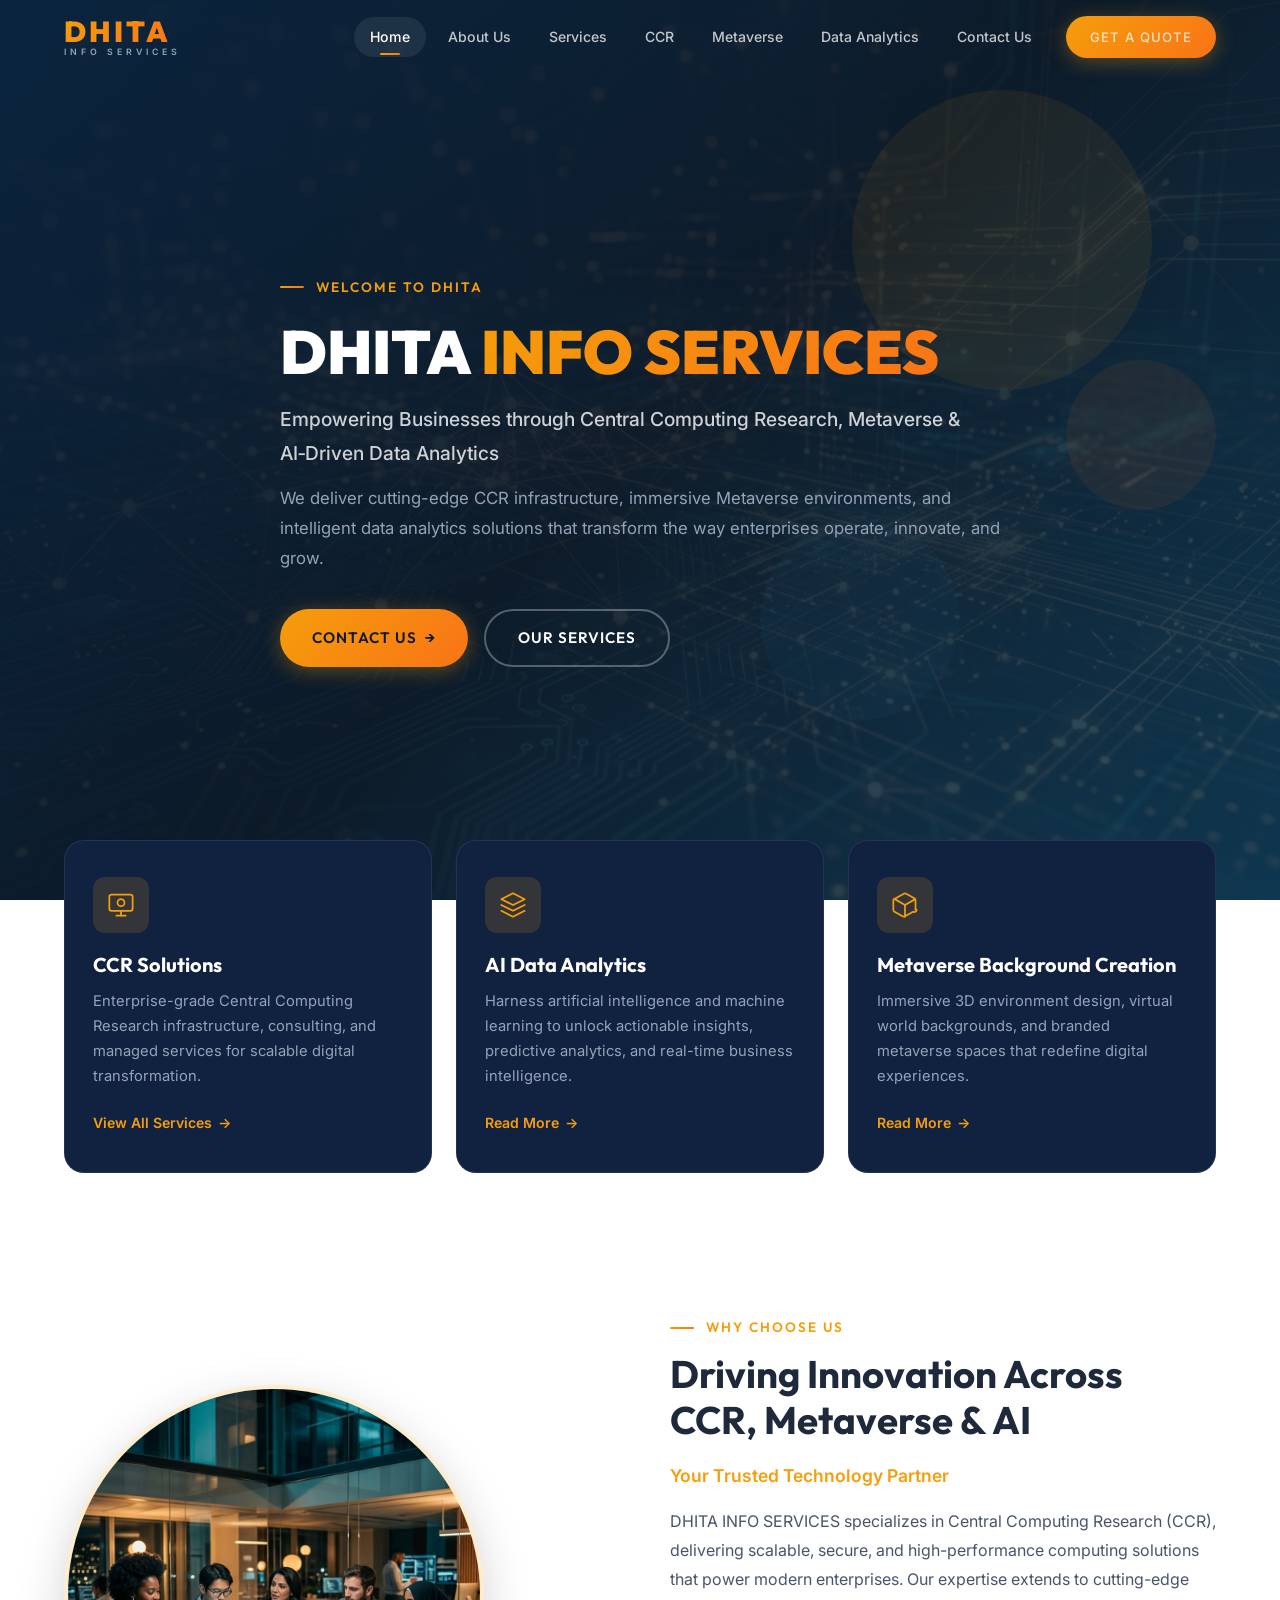
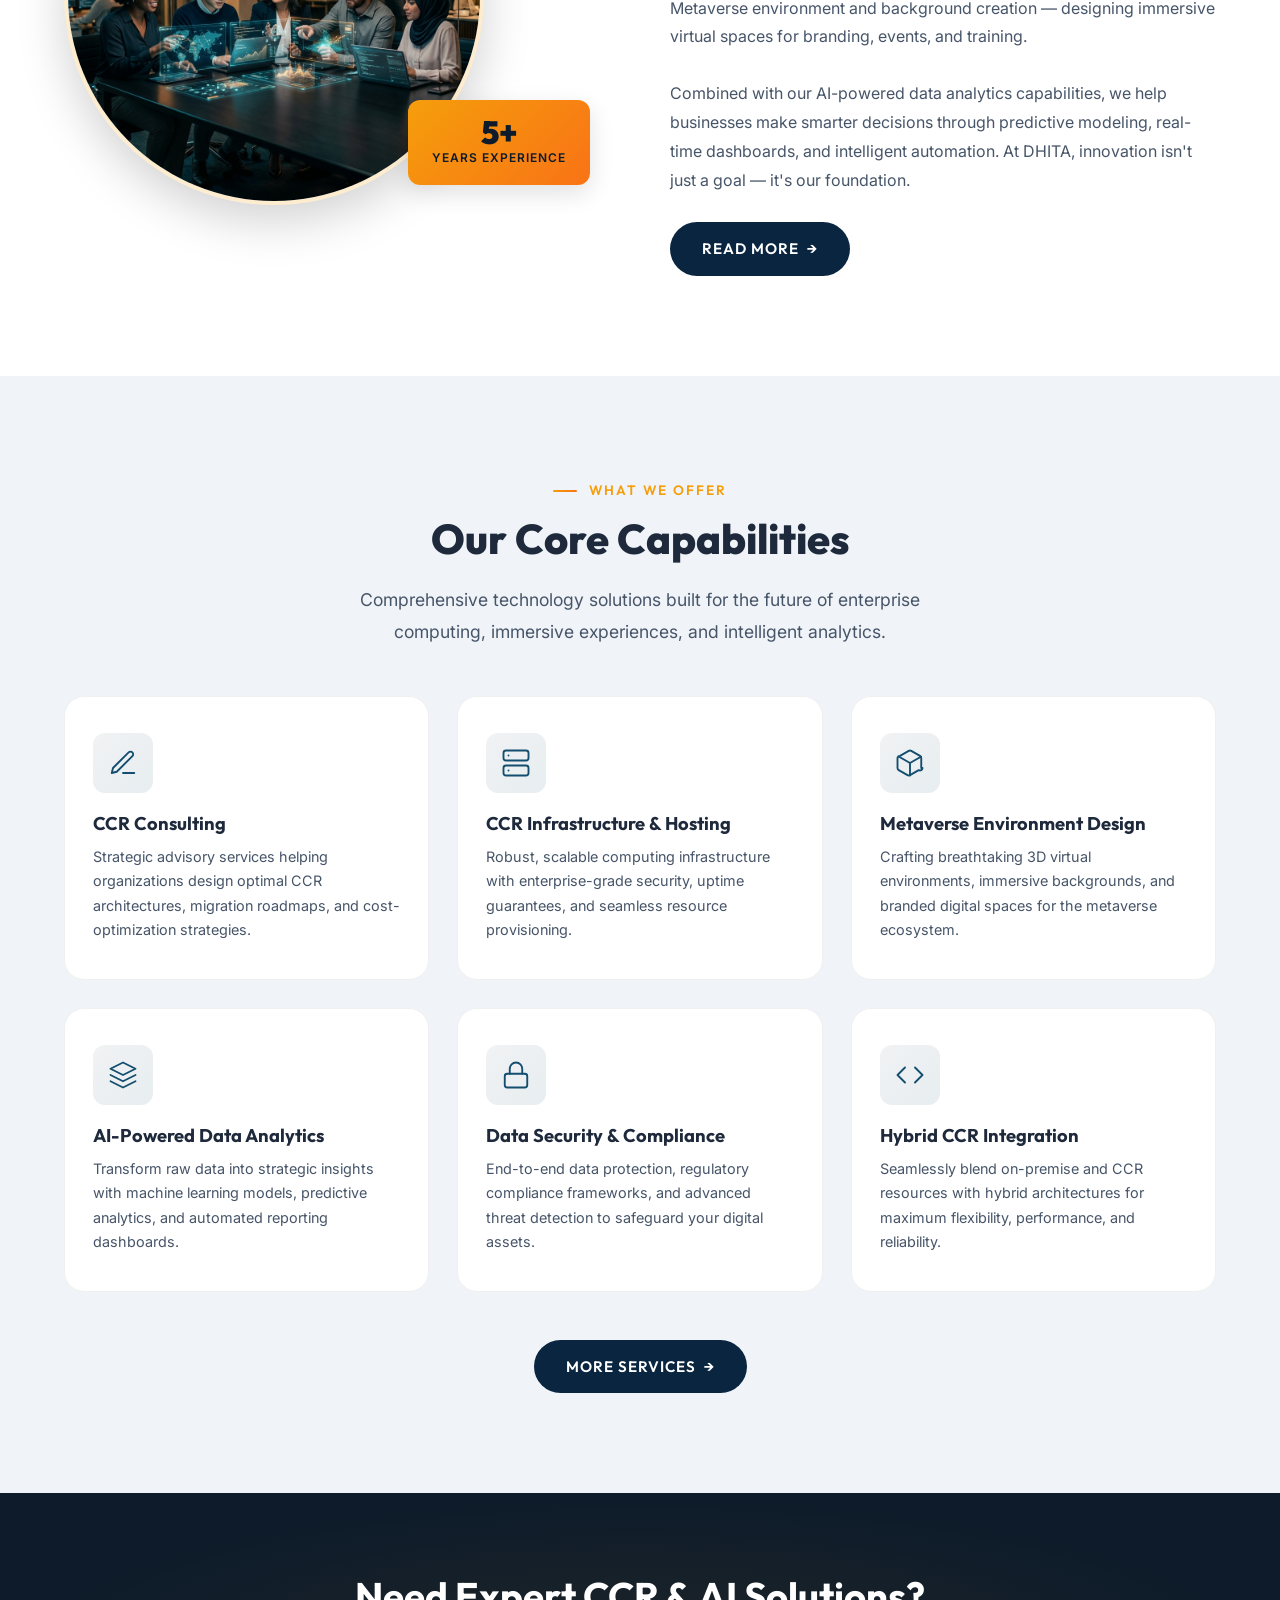
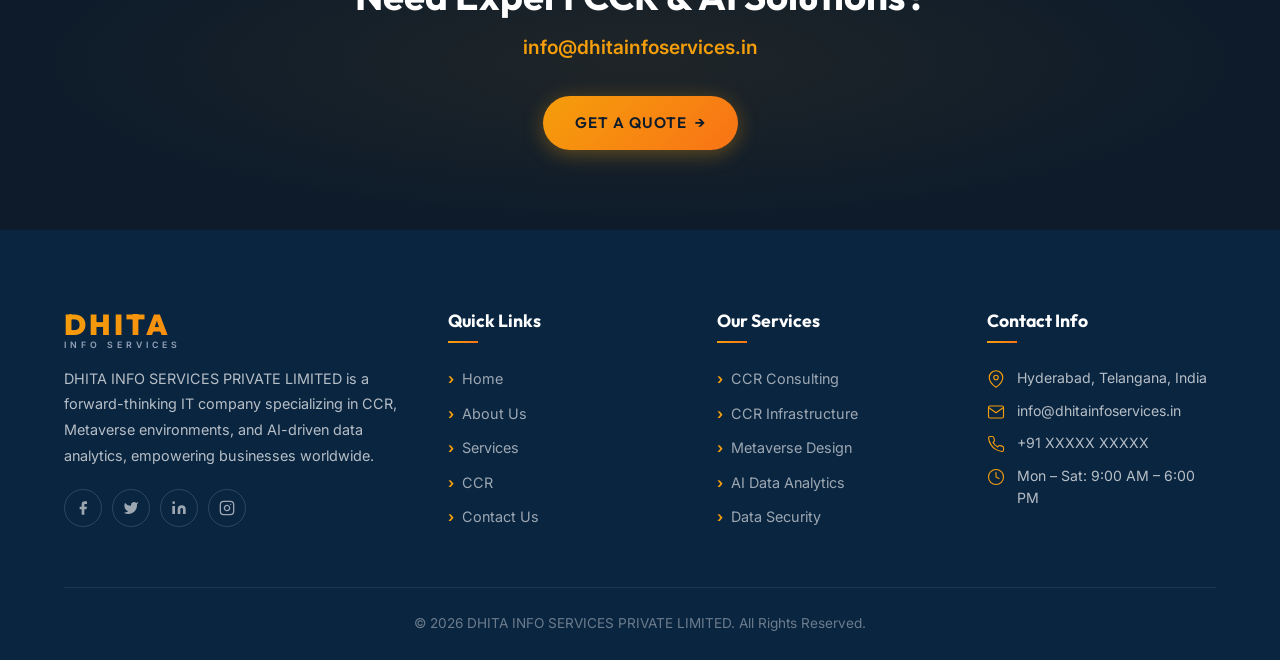
==== index.html @ 8d4300af "first commit" ====
<!DOCTYPE html>
<html lang="en">
<head>
  <meta charset="UTF-8">
  <meta name="viewport" content="width=device-width, initial-scale=1.0">
  <title>DHITA INFO SERVICES — CCR, Metaverse & AI Data Analytics</title>
  <meta name="description" content="DHITA INFO SERVICES PRIVATE LIMITED provides expert Central Computing Research (CCR), Metaverse Background Creation, and AI-Powered Data Analytics solutions for enterprises.">
  <link rel="stylesheet" href="css/style.css">
</head>
<body>

  <!-- Overlay for mobile menu -->
  <div class="nav-overlay"></div>

  <!-- ========== HEADER ========== -->
  <header class="header" id="header">
    <div class="container">
      <a href="index.html" class="logo">
        <span class="logo-main">DHITA</span>
        <span class="logo-tagline">Info Services</span>
      </a>
      <nav class="nav-menu" id="navMenu">
        <a href="index.html" class="active">Home</a>
        <a href="about.html">About Us</a>
        <a href="services.html">Services</a>
        <a href="ccr.html">CCR</a>
        <a href="metaverse.html">Metaverse</a>
        <a href="data-analytics.html">Data Analytics</a>
        <a href="contact.html">Contact Us</a>
        <div class="nav-cta">
          <a href="contact.html" class="btn btn-primary btn-sm">Get a Quote</a>
        </div>
      </nav>
      <button class="nav-toggle" id="navToggle" aria-label="Toggle menu">
        <span></span><span></span><span></span>
      </button>
    </div>
  </header>

  <!-- ========== HERO SECTION ========== -->
  <section class="hero" id="hero">
    <div class="hero-bg">
      <img src="assets/images/hero-bg.png" alt="Futuristic technology background">
    </div>
    <div class="hero-shapes">
      <div class="shape"></div>
      <div class="shape"></div>
      <div class="shape"></div>
    </div>
    <div class="container">
      <div class="hero-content">
        <span class="section-tag">Welcome to DHITA</span>
        <h1>DHITA <span>INFO SERVICES</span></h1>
        <p class="hero-sub">Empowering Businesses through Central Computing Research, Metaverse & AI‑Driven Data Analytics</p>
        <p>We deliver cutting-edge CCR infrastructure, immersive Metaverse environments, and intelligent data analytics solutions that transform the way enterprises operate, innovate, and grow.</p>
        <div class="hero-buttons">
          <a href="contact.html" class="btn btn-primary">Contact Us <span class="arrow">→</span></a>
          <a href="services.html" class="btn btn-outline">Our Services</a>
        </div>
      </div>
    </div>
  </section>

  <!-- ========== HIGHLIGHT BAR ========== -->
  <section class="highlight-bar">
    <div class="container">
      <div class="highlight-grid">
        <!-- Card 1 -->
        <div class="highlight-card animate-on-scroll delay-1">
          <div class="card-icon">
            <svg viewBox="0 0 24 24" fill="none" stroke-linecap="round" stroke-linejoin="round"><rect x="2" y="3" width="20" height="14" rx="2"/><line x1="8" y1="21" x2="16" y2="21"/><line x1="12" y1="17" x2="12" y2="21"/><circle cx="12" cy="10" r="3"/></svg>
          </div>
          <h3>CCR Solutions</h3>
          <p>Enterprise-grade Central Computing Research infrastructure, consulting, and managed services for scalable digital transformation.</p>
          <a href="ccr.html" class="card-link">View All Services <span class="arrow">→</span></a>
        </div>
        <!-- Card 2 -->
        <div class="highlight-card animate-on-scroll delay-2">
          <div class="card-icon">
            <svg viewBox="0 0 24 24" fill="none" stroke-linecap="round" stroke-linejoin="round"><path d="M12 2L2 7l10 5 10-5-10-5z"/><path d="M2 17l10 5 10-5"/><path d="M2 12l10 5 10-5"/></svg>
          </div>
          <h3>AI Data Analytics</h3>
          <p>Harness artificial intelligence and machine learning to unlock actionable insights, predictive analytics, and real-time business intelligence.</p>
          <a href="data-analytics.html" class="card-link">Read More <span class="arrow">→</span></a>
        </div>
        <!-- Card 3 -->
        <div class="highlight-card animate-on-scroll delay-3">
          <div class="card-icon">
            <svg viewBox="0 0 24 24" fill="none" stroke-linecap="round" stroke-linejoin="round"><path d="M21 16V8a2 2 0 00-1-1.73l-7-4a2 2 0 00-2 0l-7 4A2 2 0 002 8v8a2 2 0 001 1.73l7 4a2 2 0 002 0l7-4A2 2 0 0022 16z"/><polyline points="3.27 6.96 12 12.01 20.73 6.96"/><line x1="12" y1="22.08" x2="12" y2="12"/></svg>
          </div>
          <h3>Metaverse Background Creation</h3>
          <p>Immersive 3D environment design, virtual world backgrounds, and branded metaverse spaces that redefine digital experiences.</p>
          <a href="metaverse.html" class="card-link">Read More <span class="arrow">→</span></a>
        </div>
      </div>
    </div>
  </section>

  <!-- ========== WHY CHOOSE US ========== -->
  <section class="why-section" id="whyChoose">
    <div class="container">
      <div class="why-grid">
        <div class="why-image animate-on-scroll">
          <img src="assets/images/team-photo.png" alt="DHITA professional team">
          <div class="experience-badge">
            <div class="num">5+</div>
            <div class="label">Years Experience</div>
          </div>
        </div>
        <div class="why-content animate-on-scroll delay-2">
          <span class="section-tag">Why Choose Us</span>
          <h2>Driving Innovation Across CCR, Metaverse & AI</h2>
          <p class="subtitle" style="color:var(--accent);font-weight:600;margin-bottom:16px;">Your Trusted Technology Partner</p>
          <p>DHITA INFO SERVICES specializes in Central Computing Research (CCR), delivering scalable, secure, and high-performance computing solutions that power modern enterprises. Our expertise extends to cutting-edge Metaverse environment and background creation — designing immersive virtual spaces for branding, events, and training.</p>
          <p>Combined with our AI-powered data analytics capabilities, we help businesses make smarter decisions through predictive modeling, real-time dashboards, and intelligent automation. At DHITA, innovation isn't just a goal — it's our foundation.</p>
          <a href="about.html" class="btn btn-dark">Read More <span class="arrow">→</span></a>
        </div>
      </div>
    </div>
  </section>

  <!-- ========== CORE CAPABILITIES ========== -->
  <section class="capabilities-section" id="capabilities">
    <div class="container">
      <div class="text-center">
        <span class="section-tag">What We Offer</span>
        <h2 class="section-title">Our Core Capabilities</h2>
        <p class="section-subtitle centered">Comprehensive technology solutions built for the future of enterprise computing, immersive experiences, and intelligent analytics.</p>
      </div>
      <div class="capabilities-grid">
        <!-- Card 1 -->
        <div class="capability-card animate-on-scroll delay-1">
          <div class="cap-icon">
            <svg viewBox="0 0 24 24" stroke-linecap="round" stroke-linejoin="round"><path d="M12 20h9"/><path d="M16.5 3.5a2.121 2.121 0 013 3L7 19l-4 1 1-4L16.5 3.5z"/></svg>
          </div>
          <h3>CCR Consulting</h3>
          <p>Strategic advisory services helping organizations design optimal CCR architectures, migration roadmaps, and cost-optimization strategies.</p>
        </div>
        <!-- Card 2 -->
        <div class="capability-card animate-on-scroll delay-2">
          <div class="cap-icon">
            <svg viewBox="0 0 24 24" stroke-linecap="round" stroke-linejoin="round"><rect x="2" y="2" width="20" height="8" rx="2" ry="2"/><rect x="2" y="14" width="20" height="8" rx="2" ry="2"/><line x1="6" y1="6" x2="6.01" y2="6"/><line x1="6" y1="18" x2="6.01" y2="18"/></svg>
          </div>
          <h3>CCR Infrastructure & Hosting</h3>
          <p>Robust, scalable computing infrastructure with enterprise-grade security, uptime guarantees, and seamless resource provisioning.</p>
        </div>
        <!-- Card 3 -->
        <div class="capability-card animate-on-scroll delay-3">
          <div class="cap-icon">
            <svg viewBox="0 0 24 24" stroke-linecap="round" stroke-linejoin="round"><path d="M21 16V8a2 2 0 00-1-1.73l-7-4a2 2 0 00-2 0l-7 4A2 2 0 002 8v8a2 2 0 001 1.73l7 4a2 2 0 002 0l7-4A2 2 0 0022 16z"/><polyline points="3.27 6.96 12 12.01 20.73 6.96"/><line x1="12" y1="22.08" x2="12" y2="12"/></svg>
          </div>
          <h3>Metaverse Environment Design</h3>
          <p>Crafting breathtaking 3D virtual environments, immersive backgrounds, and branded digital spaces for the metaverse ecosystem.</p>
        </div>
        <!-- Card 4 -->
        <div class="capability-card animate-on-scroll delay-4">
          <div class="cap-icon">
            <svg viewBox="0 0 24 24" stroke-linecap="round" stroke-linejoin="round"><path d="M12 2L2 7l10 5 10-5-10-5z"/><path d="M2 17l10 5 10-5"/><path d="M2 12l10 5 10-5"/></svg>
          </div>
          <h3>AI-Powered Data Analytics</h3>
          <p>Transform raw data into strategic insights with machine learning models, predictive analytics, and automated reporting dashboards.</p>
        </div>
        <!-- Card 5 -->
        <div class="capability-card animate-on-scroll delay-5">
          <div class="cap-icon">
            <svg viewBox="0 0 24 24" stroke-linecap="round" stroke-linejoin="round"><rect x="3" y="11" width="18" height="11" rx="2" ry="2"/><path d="M7 11V7a5 5 0 0110 0v4"/></svg>
          </div>
          <h3>Data Security & Compliance</h3>
          <p>End-to-end data protection, regulatory compliance frameworks, and advanced threat detection to safeguard your digital assets.</p>
        </div>
        <!-- Card 6 -->
        <div class="capability-card animate-on-scroll delay-6">
          <div class="cap-icon">
            <svg viewBox="0 0 24 24" stroke-linecap="round" stroke-linejoin="round"><polyline points="16 18 22 12 16 6"/><polyline points="8 6 2 12 8 18"/></svg>
          </div>
          <h3>Hybrid CCR Integration</h3>
          <p>Seamlessly blend on-premise and CCR resources with hybrid architectures for maximum flexibility, performance, and reliability.</p>
        </div>
      </div>
      <div class="text-center" style="margin-top:48px;">
        <a href="services.html" class="btn btn-dark animate-on-scroll">More Services <span class="arrow">→</span></a>
      </div>
    </div>
  </section>

  <!-- ========== CTA BANNER ========== -->
  <section class="cta-banner">
    <div class="container">
      <h2 class="animate-on-scroll">Need Expert CCR & AI Solutions?</h2>
      <span class="cta-email animate-on-scroll delay-1">info@dhitainfoservices.in</span>
      <a href="contact.html" class="btn btn-primary animate-on-scroll delay-2">Get a Quote <span class="arrow">→</span></a>
    </div>
  </section>

  <!-- ========== FOOTER ========== -->
  <footer class="footer" id="footer">
    <div class="container">
      <div class="footer-grid">
        <!-- Col 1: About -->
        <div class="footer-col footer-about">
          <a href="index.html" class="logo">
            <span class="logo-main">DHITA</span>
            <span class="logo-tagline">Info Services</span>
          </a>
          <p>DHITA INFO SERVICES PRIVATE LIMITED is a forward-thinking IT company specializing in CCR, Metaverse environments, and AI-driven data analytics, empowering businesses worldwide.</p>
          <div class="footer-socials">
            <a href="#" aria-label="Facebook">
              <svg width="16" height="16" viewBox="0 0 24 24" fill="currentColor"><path d="M18 2h-3a5 5 0 00-5 5v3H7v4h3v8h4v-8h3l1-4h-4V7a1 1 0 011-1h3z"/></svg>
            </a>
            <a href="#" aria-label="Twitter">
              <svg width="16" height="16" viewBox="0 0 24 24" fill="currentColor"><path d="M23 3a10.9 10.9 0 01-3.14 1.53 4.48 4.48 0 00-7.86 3v1A10.66 10.66 0 013 4s-4 9 5 13a11.64 11.64 0 01-7 2c9 5 20 0 20-11.5a4.5 4.5 0 00-.08-.83A7.72 7.72 0 0023 3z"/></svg>
            </a>
            <a href="#" aria-label="LinkedIn">
              <svg width="16" height="16" viewBox="0 0 24 24" fill="currentColor"><path d="M16 8a6 6 0 016 6v7h-4v-7a2 2 0 00-2-2 2 2 0 00-2 2v7h-4v-7a6 6 0 016-6z"/><rect x="2" y="9" width="4" height="12"/><circle cx="4" cy="4" r="2"/></svg>
            </a>
            <a href="#" aria-label="Instagram">
              <svg width="16" height="16" viewBox="0 0 24 24" fill="none" stroke="currentColor" stroke-width="2" stroke-linecap="round" stroke-linejoin="round"><rect x="2" y="2" width="20" height="20" rx="5" ry="5"/><path d="M16 11.37A4 4 0 1112.63 8 4 4 0 0116 11.37z"/><line x1="17.5" y1="6.5" x2="17.51" y2="6.5"/></svg>
            </a>
          </div>
        </div>
        <!-- Col 2: Quick Links -->
        <div class="footer-col">
          <h4>Quick Links</h4>
          <ul>
            <li><a href="index.html">Home</a></li>
            <li><a href="about.html">About Us</a></li>
            <li><a href="services.html">Services</a></li>
            <li><a href="ccr.html">CCR</a></li>
            <li><a href="contact.html">Contact Us</a></li>
          </ul>
        </div>
        <!-- Col 3: Services -->
        <div class="footer-col">
          <h4>Our Services</h4>
          <ul>
            <li><a href="ccr.html">CCR Consulting</a></li>
            <li><a href="ccr.html">CCR Infrastructure</a></li>
            <li><a href="metaverse.html">Metaverse Design</a></li>
            <li><a href="data-analytics.html">AI Data Analytics</a></li>
            <li><a href="services.html">Data Security</a></li>
          </ul>
        </div>
        <!-- Col 4: Contact -->
        <div class="footer-col">
          <h4>Contact Info</h4>
          <ul class="footer-contact">
            <li>
              <svg viewBox="0 0 24 24" fill="none" stroke-width="1.5" stroke-linecap="round" stroke-linejoin="round"><path d="M21 10c0 7-9 13-9 13s-9-6-9-13a9 9 0 0118 0z"/><circle cx="12" cy="10" r="3"/></svg>
              <span>Hyderabad, Telangana, India</span>
            </li>
            <li>
              <svg viewBox="0 0 24 24" fill="none" stroke-width="1.5" stroke-linecap="round" stroke-linejoin="round"><path d="M4 4h16c1.1 0 2 .9 2 2v12c0 1.1-.9 2-2 2H4c-1.1 0-2-.9-2-2V6c0-1.1.9-2 2-2z"/><polyline points="22,6 12,13 2,6"/></svg>
              <span>info@dhitainfoservices.in</span>
            </li>
            <li>
              <svg viewBox="0 0 24 24" fill="none" stroke-width="1.5" stroke-linecap="round" stroke-linejoin="round"><path d="M22 16.92v3a2 2 0 01-2.18 2 19.79 19.79 0 01-8.63-3.07 19.5 19.5 0 01-6-6 19.79 19.79 0 01-3.07-8.67A2 2 0 014.11 2h3a2 2 0 012 1.72c.127.96.361 1.903.7 2.81a2 2 0 01-.45 2.11L8.09 9.91a16 16 0 006 6l1.27-1.27a2 2 0 012.11-.45c.907.339 1.85.573 2.81.7A2 2 0 0122 16.92z"/></svg>
              <span>+91 XXXXX XXXXX</span>
            </li>
            <li>
              <svg viewBox="0 0 24 24" fill="none" stroke-width="1.5" stroke-linecap="round" stroke-linejoin="round"><circle cx="12" cy="12" r="10"/><polyline points="12 6 12 12 16 14"/></svg>
              <span>Mon – Sat: 9:00 AM – 6:00 PM</span>
            </li>
          </ul>
        </div>
      </div>
      <div class="footer-bottom">
        <p>© 2026 DHITA INFO SERVICES PRIVATE LIMITED. All Rights Reserved.</p>
      </div>
    </div>
  </footer>

  <script src="js/script.js"></script>
</body>
</html>
---- css/style.css ----
/* ============================================
   DHITA INFO SERVICES — Master Stylesheet
   ============================================ */

/* ---------- Google Fonts ---------- */
@import url('https://fonts.googleapis.com/css2?family=Inter:wght@300;400;500;600;700&family=Outfit:wght@400;500;600;700;800;900&display=swap');

/* ---------- CSS Custom Properties ---------- */
:root {
  /* Primary palette */
  --primary:        #0a2540;
  --primary-light:  #134e6f;
  --primary-mid:    #1b6b93;

  /* Accent (amber-orange gradient endpoints) */
  --accent:         #f59e0b;
  --accent-dark:    #d97706;
  --accent-hot:     #f97316;
  --accent-glow:    rgba(245, 158, 11, 0.15);
  --accent-gradient: linear-gradient(135deg, #f59e0b 0%, #f97316 100%);

  /* Surfaces */
  --surface-dark:   #0d1b2a;
  --surface-card:   #112240;
  --surface-light:  #f0f4f8;
  --surface-white:  #ffffff;

  /* Text */
  --text-white:     #ffffff;
  --text-dark:      #1e293b;
  --text-muted:     #94a3b8;
  --text-body:      #475569;

  /* Borders & misc */
  --border-subtle:  rgba(255,255,255,0.08);
  --glass-bg:       rgba(10, 37, 64, 0.85);
  --glass-blur:     blur(16px);
  --shadow-sm:      0 2px 8px rgba(0,0,0,0.08);
  --shadow-md:      0 8px 24px rgba(0,0,0,0.12);
  --shadow-lg:      0 16px 48px rgba(0,0,0,0.18);
  --shadow-glow:    0 0 30px rgba(245,158,11,0.2);

  /* Typography */
  --font-body:      'Inter', sans-serif;
  --font-heading:   'Outfit', sans-serif;

  /* Spacing */
  --section-pad:    100px 0;
  --container-max:  1200px;

  /* Transitions */
  --transition:     all 0.3s cubic-bezier(0.4, 0, 0.2, 1);
  --transition-slow: all 0.6s cubic-bezier(0.4, 0, 0.2, 1);

  /* Border radius */
  --radius-sm:      8px;
  --radius-md:      12px;
  --radius-lg:      20px;
  --radius-xl:      28px;
  --radius-full:    9999px;
}

/* ---------- Reset / Base ---------- */
*,
*::before,
*::after {
  margin: 0;
  padding: 0;
  box-sizing: border-box;
}

html {
  scroll-behavior: smooth;
  font-size: 16px;
}

body {
  font-family: var(--font-body);
  color: var(--text-dark);
  background: var(--surface-white);
  line-height: 1.7;
  overflow-x: hidden;
  -webkit-font-smoothing: antialiased;
}

img {
  max-width: 100%;
  height: auto;
  display: block;
}

a {
  text-decoration: none;
  color: inherit;
  transition: var(--transition);
}

ul, ol {
  list-style: none;
}

h1, h2, h3, h4, h5, h6 {
  font-family: var(--font-heading);
  font-weight: 700;
  line-height: 1.2;
}

/* ---------- Container ---------- */
.container {
  max-width: var(--container-max);
  margin: 0 auto;
  padding: 0 24px;
}

/* ---------- Utility Classes ---------- */
.text-center  { text-align: center; }
.text-accent  { color: var(--accent); }
.text-white   { color: var(--text-white); }
.text-muted   { color: var(--text-muted); }

.section-tag {
  display: inline-block;
  font-family: var(--font-heading);
  font-size: 0.85rem;
  font-weight: 600;
  letter-spacing: 2px;
  text-transform: uppercase;
  color: var(--accent);
  margin-bottom: 12px;
  position: relative;
  padding-left: 36px;
}

.section-tag::before {
  content: '';
  position: absolute;
  left: 0;
  top: 50%;
  transform: translateY(-50%);
  width: 24px;
  height: 2px;
  background: var(--accent-gradient);
  border-radius: 2px;
}

.section-title {
  font-size: 2.6rem;
  font-weight: 800;
  margin-bottom: 20px;
}

.section-subtitle {
  font-size: 1.1rem;
  color: var(--text-body);
  max-width: 640px;
  line-height: 1.8;
}

.section-subtitle.centered {
  margin: 0 auto;
}

/* ---------- Buttons ---------- */
.btn {
  display: inline-flex;
  align-items: center;
  gap: 8px;
  font-family: var(--font-heading);
  font-weight: 600;
  font-size: 0.95rem;
  padding: 14px 32px;
  border: none;
  border-radius: var(--radius-full);
  cursor: pointer;
  transition: var(--transition);
  text-transform: uppercase;
  letter-spacing: 1px;
  position: relative;
  overflow: hidden;
}

.btn::before {
  content: '';
  position: absolute;
  inset: 0;
  background: rgba(255,255,255,0.15);
  transform: translateX(-100%);
  transition: transform 0.4s ease;
}

.btn:hover::before {
  transform: translateX(0);
}

.btn-primary {
  background: var(--accent-gradient);
  color: var(--surface-dark);
  box-shadow: 0 4px 20px rgba(245, 158, 11, 0.35);
}

.btn-primary:hover {
  transform: translateY(-2px);
  box-shadow: 0 8px 32px rgba(245, 158, 11, 0.5);
}

.btn-outline {
  background: transparent;
  color: var(--text-white);
  border: 2px solid rgba(255,255,255,0.3);
}

.btn-outline:hover {
  border-color: var(--accent);
  color: var(--accent);
  transform: translateY(-2px);
}

.btn-dark {
  background: var(--primary);
  color: var(--text-white);
}

.btn-dark:hover {
  background: var(--primary-light);
  transform: translateY(-2px);
  box-shadow: var(--shadow-md);
}

.btn-sm {
  padding: 10px 24px;
  font-size: 0.85rem;
}

.btn i,
.btn svg {
  font-size: 1.1em;
}

/* Arrow icon for buttons */
.btn .arrow {
  display: inline-block;
  transition: transform 0.3s ease;
}

.btn:hover .arrow {
  transform: translateX(4px);
}

/* ---------- Header / Nav ---------- */
.header {
  position: fixed;
  top: 0;
  left: 0;
  width: 100%;
  z-index: 1000;
  transition: var(--transition);
  padding: 16px 0;
}

.header.scrolled {
  background: var(--glass-bg);
  backdrop-filter: var(--glass-blur);
  -webkit-backdrop-filter: var(--glass-blur);
  padding: 10px 0;
  box-shadow: 0 4px 30px rgba(0,0,0,0.2);
  border-bottom: 1px solid var(--border-subtle);
}

.header .container {
  display: flex;
  align-items: center;
  justify-content: space-between;
}

.logo {
  display: flex;
  flex-direction: column;
  line-height: 1;
}

.logo-main {
  font-family: var(--font-heading);
  font-weight: 900;
  font-size: 1.8rem;
  color: var(--text-white);
  letter-spacing: 3px;
  background: var(--accent-gradient);
  -webkit-background-clip: text;
  -webkit-text-fill-color: transparent;
  background-clip: text;
}

.logo-tagline {
  font-size: 0.55rem;
  font-weight: 600;
  letter-spacing: 4px;
  text-transform: uppercase;
  color: var(--text-muted);
  margin-top: 2px;
}

.nav-menu {
  display: flex;
  align-items: center;
  gap: 6px;
}

.nav-menu a {
  font-family: var(--font-body);
  font-size: 0.88rem;
  font-weight: 500;
  color: rgba(255,255,255,0.75);
  padding: 8px 16px;
  border-radius: var(--radius-full);
  transition: var(--transition);
  position: relative;
}

.nav-menu a:hover,
.nav-menu a.active {
  color: var(--text-white);
  background: rgba(255,255,255,0.08);
}

.nav-menu a.active::after {
  content: '';
  position: absolute;
  bottom: 2px;
  left: 50%;
  transform: translateX(-50%);
  width: 20px;
  height: 2px;
  background: var(--accent-gradient);
  border-radius: 2px;
}

.nav-cta {
  margin-left: 12px;
}

.nav-cta .btn {
  padding: 10px 24px;
  font-size: 0.82rem;
}

/* Mobile Toggle */
.nav-toggle {
  display: none;
  flex-direction: column;
  gap: 5px;
  background: none;
  border: none;
  cursor: pointer;
  padding: 4px;
  z-index: 1001;
}

.nav-toggle span {
  display: block;
  width: 26px;
  height: 2px;
  background: var(--text-white);
  border-radius: 2px;
  transition: var(--transition);
}

.nav-toggle.active span:nth-child(1) {
  transform: rotate(45deg) translate(5px, 5px);
}

.nav-toggle.active span:nth-child(2) {
  opacity: 0;
}

.nav-toggle.active span:nth-child(3) {
  transform: rotate(-45deg) translate(5px, -5px);
}

/* ---------- Page Header Banner ---------- */
.page-header {
  background: var(--surface-dark);
  padding: 160px 0 80px;
  text-align: center;
  position: relative;
  overflow: hidden;
}

.page-header::before {
  content: '';
  position: absolute;
  inset: 0;
  background: radial-gradient(ellipse at 50% 0%, rgba(19, 78, 111, 0.4) 0%, transparent 70%);
}

.page-header::after {
  content: '';
  position: absolute;
  bottom: 0;
  left: 0;
  width: 100%;
  height: 80px;
  background: linear-gradient(to top, var(--surface-white), transparent);
}

.page-header h1 {
  font-size: 3rem;
  font-weight: 800;
  color: var(--text-white);
  position: relative;
  z-index: 1;
  margin-bottom: 12px;
}

.page-header .breadcrumb {
  display: flex;
  align-items: center;
  justify-content: center;
  gap: 8px;
  font-size: 0.9rem;
  color: var(--text-muted);
  position: relative;
  z-index: 1;
}

.page-header .breadcrumb a {
  color: var(--accent);
}

.page-header .breadcrumb a:hover {
  text-decoration: underline;
}

/* ---------- Hero Section ---------- */
.hero {
  position: relative;
  min-height: 100vh;
  display: flex;
  align-items: center;
  background: var(--surface-dark);
  overflow: hidden;
}

.hero-bg {
  position: absolute;
  inset: 0;
  z-index: 0;
}

.hero-bg img {
  width: 100%;
  height: 100%;
  object-fit: cover;
  opacity: 0.35;
}

.hero-bg::after {
  content: '';
  position: absolute;
  inset: 0;
  background: linear-gradient(135deg, rgba(10,37,64,0.92) 0%, rgba(13,27,42,0.8) 50%, rgba(19,78,111,0.6) 100%);
}

.hero-content {
  position: relative;
  z-index: 2;
  max-width: 720px;
  padding: 120px 0 80px;
}

.hero-content .section-tag {
  color: var(--accent);
  margin-bottom: 20px;
}

.hero-content h1 {
  font-size: 3.8rem;
  font-weight: 900;
  color: var(--text-white);
  margin-bottom: 16px;
  line-height: 1.1;
}

.hero-content h1 span {
  background: var(--accent-gradient);
  -webkit-background-clip: text;
  -webkit-text-fill-color: transparent;
  background-clip: text;
}

.hero-content .hero-sub {
  font-size: 1.2rem;
  color: rgba(255,255,255,0.8);
  margin-bottom: 12px;
  font-weight: 500;
}

.hero-content p {
  font-size: 1.05rem;
  color: var(--text-muted);
  margin-bottom: 36px;
  line-height: 1.8;
}

.hero-buttons {
  display: flex;
  gap: 16px;
  flex-wrap: wrap;
}

/* Floating shapes on hero */
.hero-shapes {
  position: absolute;
  inset: 0;
  z-index: 1;
  overflow: hidden;
  pointer-events: none;
}

.hero-shapes .shape {
  position: absolute;
  border-radius: 50%;
  opacity: 0.07;
  animation: floatShape 8s ease-in-out infinite;
}

.hero-shapes .shape:nth-child(1) {
  width: 300px;
  height: 300px;
  background: var(--accent);
  top: 10%;
  right: 10%;
  animation-delay: 0s;
}

.hero-shapes .shape:nth-child(2) {
  width: 200px;
  height: 200px;
  background: var(--primary-mid);
  bottom: 20%;
  right: 25%;
  animation-delay: 2s;
}

.hero-shapes .shape:nth-child(3) {
  width: 150px;
  height: 150px;
  background: var(--accent-hot);
  top: 40%;
  right: 5%;
  animation-delay: 4s;
}

@keyframes floatShape {
  0%, 100% { transform: translateY(0) scale(1); }
  50%      { transform: translateY(-30px) scale(1.05); }
}

/* ---------- Highlight Bar (3-column cards under hero) ---------- */
.highlight-bar {
  position: relative;
  margin-top: -60px;
  z-index: 10;
  padding-bottom: 40px;
}

.highlight-grid {
  display: grid;
  grid-template-columns: repeat(3, 1fr);
  gap: 24px;
}

.highlight-card {
  background: var(--surface-card);
  border-radius: var(--radius-lg);
  padding: 36px 28px;
  position: relative;
  overflow: hidden;
  transition: var(--transition);
  border: 1px solid var(--border-subtle);
}

.highlight-card::before {
  content: '';
  position: absolute;
  top: 0;
  left: 0;
  width: 100%;
  height: 4px;
  background: var(--accent-gradient);
  transform: scaleX(0);
  transform-origin: left;
  transition: transform 0.4s ease;
}

.highlight-card:hover::before {
  transform: scaleX(1);
}

.highlight-card:hover {
  transform: translateY(-8px);
  box-shadow: var(--shadow-glow);
  border-color: rgba(245,158,11,0.2);
}

.highlight-card .card-icon {
  width: 56px;
  height: 56px;
  border-radius: var(--radius-md);
  background: var(--accent-glow);
  display: flex;
  align-items: center;
  justify-content: center;
  margin-bottom: 20px;
}

.highlight-card .card-icon svg {
  width: 28px;
  height: 28px;
  stroke: var(--accent);
  fill: none;
  stroke-width: 1.5;
}

.highlight-card h3 {
  font-size: 1.25rem;
  color: var(--text-white);
  margin-bottom: 12px;
}

.highlight-card p {
  font-size: 0.92rem;
  color: var(--text-muted);
  margin-bottom: 20px;
  line-height: 1.7;
}

.highlight-card .card-link {
  font-size: 0.88rem;
  font-weight: 600;
  color: var(--accent);
  display: inline-flex;
  align-items: center;
  gap: 6px;
}

.highlight-card .card-link:hover {
  gap: 10px;
}

/* ---------- Why Choose Us Section ---------- */
.why-section {
  padding: var(--section-pad);
}

.why-grid {
  display: grid;
  grid-template-columns: 1fr 1fr;
  gap: 60px;
  align-items: center;
}

.why-image {
  position: relative;
}

.why-image img {
  border-radius: 50%;
  width: 420px;
  height: 420px;
  object-fit: cover;
  border: 4px solid rgba(245,158,11,0.2);
  box-shadow: var(--shadow-lg);
}

.why-image .experience-badge {
  position: absolute;
  bottom: 20px;
  right: 20px;
  background: var(--accent-gradient);
  color: var(--surface-dark);
  padding: 16px 24px;
  border-radius: var(--radius-md);
  text-align: center;
  box-shadow: var(--shadow-md);
}

.why-image .experience-badge .num {
  font-family: var(--font-heading);
  font-size: 2rem;
  font-weight: 900;
  line-height: 1;
}

.why-image .experience-badge .label {
  font-size: 0.75rem;
  font-weight: 600;
  text-transform: uppercase;
  letter-spacing: 1px;
}

.why-content h2 {
  font-size: 2.4rem;
  margin-bottom: 16px;
}

.why-content .subtitle {
  font-size: 1.1rem;
  color: var(--accent);
  font-weight: 600;
  margin-bottom: 20px;
}

.why-content p {
  color: var(--text-body);
  margin-bottom: 28px;
  line-height: 1.8;
}

/* ---------- Capabilities / Features Grid ---------- */
.capabilities-section {
  padding: var(--section-pad);
  background: var(--surface-light);
}

.capabilities-grid {
  display: grid;
  grid-template-columns: repeat(3, 1fr);
  gap: 28px;
  margin-top: 48px;
}

.capability-card {
  background: var(--surface-white);
  border-radius: var(--radius-lg);
  padding: 36px 28px;
  transition: var(--transition);
  border: 1px solid rgba(0,0,0,0.06);
  position: relative;
  overflow: hidden;
}

.capability-card::after {
  content: '';
  position: absolute;
  bottom: 0;
  left: 0;
  width: 100%;
  height: 3px;
  background: var(--accent-gradient);
  transform: scaleX(0);
  transform-origin: center;
  transition: transform 0.4s ease;
}

.capability-card:hover::after {
  transform: scaleX(1);
}

.capability-card:hover {
  transform: translateY(-6px);
  box-shadow: var(--shadow-md);
}

.capability-card .cap-icon {
  width: 60px;
  height: 60px;
  border-radius: var(--radius-md);
  background: linear-gradient(135deg, rgba(10,37,64,0.06), rgba(19,78,111,0.1));
  display: flex;
  align-items: center;
  justify-content: center;
  margin-bottom: 20px;
}

.capability-card .cap-icon svg {
  width: 30px;
  height: 30px;
  stroke: var(--primary-light);
  fill: none;
  stroke-width: 1.5;
}

.capability-card h3 {
  font-size: 1.15rem;
  margin-bottom: 10px;
  color: var(--text-dark);
}

.capability-card p {
  font-size: 0.9rem;
  color: var(--text-body);
  line-height: 1.7;
}

/* ---------- CTA Banner ---------- */
.cta-banner {
  background: var(--surface-dark);
  padding: 80px 0;
  text-align: center;
  position: relative;
  overflow: hidden;
}

.cta-banner::before {
  content: '';
  position: absolute;
  inset: 0;
  background: radial-gradient(ellipse at center, rgba(245,158,11,0.08) 0%, transparent 70%);
}

.cta-banner h2 {
  font-size: 2.4rem;
  color: var(--text-white);
  margin-bottom: 12px;
  position: relative;
}

.cta-banner .cta-email {
  font-size: 1.2rem;
  color: var(--accent);
  font-weight: 600;
  margin-bottom: 32px;
  display: block;
  position: relative;
}

.cta-banner .btn {
  position: relative;
}

/* ---------- Footer ---------- */
.footer {
  background: var(--primary);
  color: rgba(255,255,255,0.7);
  padding: 80px 0 0;
}

.footer-grid {
  display: grid;
  grid-template-columns: 1.5fr 1fr 1fr 1fr;
  gap: 40px;
  padding-bottom: 48px;
  border-bottom: 1px solid var(--border-subtle);
}

.footer-col h4 {
  font-family: var(--font-heading);
  font-size: 1.1rem;
  color: var(--text-white);
  margin-bottom: 24px;
  position: relative;
  padding-bottom: 12px;
}

.footer-col h4::after {
  content: '';
  position: absolute;
  bottom: 0;
  left: 0;
  width: 30px;
  height: 2px;
  background: var(--accent-gradient);
}

.footer-about .logo {
  margin-bottom: 16px;
}

.footer-about p {
  font-size: 0.9rem;
  line-height: 1.8;
  margin-bottom: 20px;
}

.footer-socials {
  display: flex;
  gap: 10px;
}

.footer-socials a {
  width: 38px;
  height: 38px;
  border-radius: 50%;
  border: 1px solid rgba(255,255,255,0.15);
  display: flex;
  align-items: center;
  justify-content: center;
  font-size: 0.9rem;
  color: rgba(255,255,255,0.6);
  transition: var(--transition);
}

.footer-socials a:hover {
  background: var(--accent-gradient);
  border-color: transparent;
  color: var(--surface-dark);
  transform: translateY(-3px);
}

.footer-col ul li {
  margin-bottom: 10px;
}

.footer-col ul li a {
  font-size: 0.9rem;
  color: rgba(255,255,255,0.6);
  display: flex;
  align-items: center;
  gap: 8px;
}

.footer-col ul li a::before {
  content: '›';
  color: var(--accent);
  font-weight: 700;
}

.footer-col ul li a:hover {
  color: var(--accent);
  padding-left: 4px;
}

.footer-contact li {
  display: flex;
  gap: 12px;
  margin-bottom: 16px;
  align-items: flex-start;
}

.footer-contact li svg {
  width: 18px;
  height: 18px;
  stroke: var(--accent);
  flex-shrink: 0;
  margin-top: 3px;
}

.footer-contact li span {
  font-size: 0.88rem;
  line-height: 1.6;
}

.footer-bottom {
  padding: 24px 0;
  text-align: center;
  font-size: 0.85rem;
  color: rgba(255,255,255,0.4);
}

/* ---------- About Page Styles ---------- */
.about-intro {
  padding: var(--section-pad);
}

.about-grid {
  display: grid;
  grid-template-columns: 1fr 1fr;
  gap: 60px;
  align-items: center;
}

.about-images {
  position: relative;
}

.about-images .main-img {
  border-radius: var(--radius-lg);
  box-shadow: var(--shadow-lg);
  width: 100%;
}

.about-images .exp-badge {
  position: absolute;
  bottom: -20px;
  right: -10px;
  background: var(--accent-gradient);
  color: var(--surface-dark);
  padding: 20px 28px;
  border-radius: var(--radius-md);
  text-align: center;
  box-shadow: var(--shadow-md);
}

.about-images .exp-badge .num {
  font-family: var(--font-heading);
  font-size: 2.5rem;
  font-weight: 900;
  line-height: 1;
}

.about-images .exp-badge .label {
  font-size: 0.7rem;
  font-weight: 700;
  text-transform: uppercase;
  letter-spacing: 1px;
}

.about-text h2 {
  font-size: 2.2rem;
  margin-bottom: 16px;
}

.about-text p {
  color: var(--text-body);
  margin-bottom: 20px;
  line-height: 1.8;
}

/* Mission & Vision */
.mission-vision {
  padding: 60px 0 100px;
  background: var(--surface-light);
}

.mv-grid {
  display: grid;
  grid-template-columns: 1fr 1fr;
  gap: 32px;
  margin-top: 40px;
}

.mv-card {
  background: var(--surface-white);
  padding: 40px 32px;
  border-radius: var(--radius-lg);
  border: 1px solid rgba(0,0,0,0.06);
  transition: var(--transition);
}

.mv-card:hover {
  transform: translateY(-4px);
  box-shadow: var(--shadow-md);
}

.mv-card .mv-icon {
  width: 56px;
  height: 56px;
  border-radius: var(--radius-md);
  background: var(--accent-glow);
  display: flex;
  align-items: center;
  justify-content: center;
  margin-bottom: 20px;
}

.mv-card .mv-icon svg {
  width: 28px;
  height: 28px;
  stroke: var(--accent);
  fill: none;
  stroke-width: 1.5;
}

.mv-card h3 {
  font-size: 1.3rem;
  margin-bottom: 12px;
}

.mv-card p {
  color: var(--text-body);
  line-height: 1.8;
  font-size: 0.95rem;
}

/* Why Choose Us Points */
.why-points {
  padding: var(--section-pad);
}

.points-grid {
  display: grid;
  grid-template-columns: repeat(3, 1fr);
  gap: 28px;
  margin-top: 40px;
}

.point-card {
  background: var(--surface-white);
  padding: 36px 28px;
  border-radius: var(--radius-lg);
  border: 1px solid rgba(0,0,0,0.06);
  text-align: center;
  transition: var(--transition);
}

.point-card:hover {
  transform: translateY(-4px);
  box-shadow: var(--shadow-md);
  border-color: rgba(245,158,11,0.2);
}

.point-card .point-num {
  font-family: var(--font-heading);
  font-size: 2.5rem;
  font-weight: 900;
  background: var(--accent-gradient);
  -webkit-background-clip: text;
  -webkit-text-fill-color: transparent;
  background-clip: text;
  margin-bottom: 16px;
}

.point-card h3 {
  font-size: 1.15rem;
  margin-bottom: 10px;
}

.point-card p {
  font-size: 0.9rem;
  color: var(--text-body);
  line-height: 1.7;
}

/* ---------- Services Page ---------- */
.services-section {
  padding: var(--section-pad);
}

.services-grid {
  display: grid;
  grid-template-columns: repeat(3, 1fr);
  gap: 28px;
  margin-top: 48px;
}

.service-card {
  background: var(--surface-white);
  border-radius: var(--radius-lg);
  padding: 36px 28px;
  border: 1px solid rgba(0,0,0,0.06);
  transition: var(--transition);
  position: relative;
  overflow: hidden;
}

.service-card::before {
  content: '';
  position: absolute;
  top: 0;
  left: 0;
  width: 4px;
  height: 100%;
  background: var(--accent-gradient);
  transform: scaleY(0);
  transform-origin: top;
  transition: transform 0.4s ease;
}

.service-card:hover::before {
  transform: scaleY(1);
}

.service-card:hover {
  transform: translateY(-6px);
  box-shadow: var(--shadow-md);
}

.service-card .svc-icon {
  width: 60px;
  height: 60px;
  border-radius: var(--radius-md);
  background: linear-gradient(135deg, rgba(10,37,64,0.06), rgba(19,78,111,0.1));
  display: flex;
  align-items: center;
  justify-content: center;
  margin-bottom: 20px;
}

.service-card .svc-icon svg {
  width: 30px;
  height: 30px;
  stroke: var(--primary-light);
  fill: none;
  stroke-width: 1.5;
}

.service-card h3 {
  font-size: 1.15rem;
  margin-bottom: 10px;
}

.service-card p {
  font-size: 0.9rem;
  color: var(--text-body);
  line-height: 1.7;
  margin-bottom: 20px;
}

.service-card .svc-link {
  font-size: 0.88rem;
  font-weight: 600;
  color: var(--accent);
  display: inline-flex;
  align-items: center;
  gap: 6px;
}

.service-card .svc-link:hover {
  gap: 10px;
}

/* ---------- CCR / Detail Page Styles ---------- */
.detail-hero {
  position: relative;
  min-height: 70vh;
  display: flex;
  align-items: center;
  background: var(--surface-dark);
  overflow: hidden;
}

.detail-hero .hero-bg {
  position: absolute;
  inset: 0;
}

.detail-hero .hero-bg img {
  width: 100%;
  height: 100%;
  object-fit: cover;
  opacity: 0.25;
}

.detail-hero .hero-bg::after {
  content: '';
  position: absolute;
  inset: 0;
  background: linear-gradient(135deg, rgba(10,37,64,0.95) 0%, rgba(13,27,42,0.85) 50%, rgba(19,78,111,0.7) 100%);
}

.detail-hero .hero-content {
  position: relative;
  z-index: 2;
  max-width: 700px;
  padding: 160px 0 100px;
}

.detail-hero .hero-content h1 {
  font-size: 3.2rem;
}

/* Alternating content sections */
.content-section {
  padding: var(--section-pad);
}

.content-section:nth-child(even) {
  background: var(--surface-light);
}

.content-grid {
  display: grid;
  grid-template-columns: 1fr 1fr;
  gap: 60px;
  align-items: center;
}

.content-grid.reverse {
  direction: rtl;
}

.content-grid.reverse > * {
  direction: ltr;
}

.content-image img {
  border-radius: var(--radius-lg);
  box-shadow: var(--shadow-lg);
}

.content-text h2 {
  font-size: 2rem;
  margin-bottom: 16px;
}

.content-text p {
  color: var(--text-body);
  margin-bottom: 16px;
  line-height: 1.8;
}

.content-text ul {
  margin-top: 16px;
  margin-bottom: 24px;
}

.content-text ul li {
  display: flex;
  align-items: flex-start;
  gap: 12px;
  margin-bottom: 12px;
  font-size: 0.95rem;
  color: var(--text-body);
}

.content-text ul li svg {
  width: 20px;
  height: 20px;
  stroke: var(--accent);
  flex-shrink: 0;
  margin-top: 2px;
}

/* Benefits grid */
.benefits-section {
  padding: var(--section-pad);
  background: var(--surface-dark);
}

.benefits-grid {
  display: grid;
  grid-template-columns: repeat(4, 1fr);
  gap: 24px;
  margin-top: 48px;
}

.benefit-card {
  background: var(--surface-card);
  border: 1px solid var(--border-subtle);
  border-radius: var(--radius-lg);
  padding: 32px 24px;
  text-align: center;
  transition: var(--transition);
}

.benefit-card:hover {
  transform: translateY(-6px);
  border-color: rgba(245,158,11,0.2);
  box-shadow: var(--shadow-glow);
}

.benefit-card .ben-icon {
  width: 56px;
  height: 56px;
  border-radius: 50%;
  background: var(--accent-glow);
  display: flex;
  align-items: center;
  justify-content: center;
  margin: 0 auto 16px;
}

.benefit-card .ben-icon svg {
  width: 26px;
  height: 26px;
  stroke: var(--accent);
  fill: none;
  stroke-width: 1.5;
}

.benefit-card h3 {
  font-size: 1.05rem;
  color: var(--text-white);
  margin-bottom: 8px;
}

.benefit-card p {
  font-size: 0.85rem;
  color: var(--text-muted);
  line-height: 1.7;
}

/* ---------- Metaverse Page Styles ---------- */
.process-section {
  padding: var(--section-pad);
  background: var(--surface-light);
}

.process-timeline {
  display: grid;
  grid-template-columns: repeat(4, 1fr);
  gap: 24px;
  margin-top: 48px;
  position: relative;
}

.process-timeline::before {
  content: '';
  position: absolute;
  top: 60px;
  left: 12%;
  right: 12%;
  height: 2px;
  background: linear-gradient(90deg, var(--accent) 0%, var(--accent-hot) 100%);
  z-index: 0;
}

.process-step {
  text-align: center;
  position: relative;
  z-index: 1;
}

.process-step .step-num {
  width: 56px;
  height: 56px;
  border-radius: 50%;
  background: var(--accent-gradient);
  color: var(--surface-dark);
  font-family: var(--font-heading);
  font-weight: 800;
  font-size: 1.3rem;
  display: flex;
  align-items: center;
  justify-content: center;
  margin: 0 auto 20px;
  box-shadow: 0 4px 20px rgba(245,158,11,0.3);
}

.process-step h3 {
  font-size: 1.1rem;
  margin-bottom: 8px;
}

.process-step p {
  font-size: 0.88rem;
  color: var(--text-body);
  line-height: 1.7;
}

/* Gallery */
.gallery-section {
  padding: var(--section-pad);
}

.gallery-grid {
  display: grid;
  grid-template-columns: repeat(3, 1fr);
  gap: 20px;
  margin-top: 48px;
}

.gallery-item {
  border-radius: var(--radius-md);
  overflow: hidden;
  position: relative;
  aspect-ratio: 16/10;
}

.gallery-item img {
  width: 100%;
  height: 100%;
  object-fit: cover;
  transition: transform 0.5s ease;
}

.gallery-item:hover img {
  transform: scale(1.08);
}

.gallery-item::after {
  content: '';
  position: absolute;
  inset: 0;
  background: linear-gradient(to top, rgba(10,37,64,0.6) 0%, transparent 50%);
  opacity: 0;
  transition: opacity 0.3s ease;
}

.gallery-item:hover::after {
  opacity: 1;
}

/* ---------- Data Analytics 3-Step Process ---------- */
.steps-section {
  padding: var(--section-pad);
}

.steps-grid {
  display: grid;
  grid-template-columns: repeat(3, 1fr);
  gap: 32px;
  margin-top: 48px;
}

.step-card {
  text-align: center;
  padding: 40px 28px;
  border-radius: var(--radius-lg);
  background: var(--surface-white);
  border: 1px solid rgba(0,0,0,0.06);
  transition: var(--transition);
  position: relative;
}

.step-card:hover {
  transform: translateY(-6px);
  box-shadow: var(--shadow-md);
}

.step-card .step-number {
  font-family: var(--font-heading);
  font-size: 3.5rem;
  font-weight: 900;
  background: var(--accent-gradient);
  -webkit-background-clip: text;
  -webkit-text-fill-color: transparent;
  background-clip: text;
  line-height: 1;
  margin-bottom: 16px;
}

.step-card h3 {
  font-size: 1.2rem;
  margin-bottom: 12px;
}

.step-card p {
  font-size: 0.9rem;
  color: var(--text-body);
  line-height: 1.7;
}

/* ---------- Contact Page ---------- */
.contact-section {
  padding: var(--section-pad);
}

.contact-grid {
  display: grid;
  grid-template-columns: 1.2fr 1fr;
  gap: 48px;
  margin-top: 48px;
}

.contact-form {
  background: var(--surface-white);
  padding: 40px;
  border-radius: var(--radius-lg);
  box-shadow: var(--shadow-md);
  border: 1px solid rgba(0,0,0,0.06);
}

.form-group {
  margin-bottom: 20px;
}

.form-group label {
  display: block;
  font-weight: 600;
  font-size: 0.88rem;
  margin-bottom: 8px;
  color: var(--text-dark);
}

.form-group input,
.form-group textarea,
.form-group select {
  width: 100%;
  padding: 14px 18px;
  border: 1px solid rgba(0,0,0,0.1);
  border-radius: var(--radius-sm);
  font-family: var(--font-body);
  font-size: 0.95rem;
  transition: var(--transition);
  background: var(--surface-white);
}

.form-group input:focus,
.form-group textarea:focus,
.form-group select:focus {
  outline: none;
  border-color: var(--accent);
  box-shadow: 0 0 0 3px var(--accent-glow);
}

.form-group textarea {
  min-height: 120px;
  resize: vertical;
}

.form-group .error-msg {
  font-size: 0.8rem;
  color: #ef4444;
  margin-top: 4px;
  display: none;
}

.form-group.error input,
.form-group.error textarea {
  border-color: #ef4444;
}

.form-group.error .error-msg {
  display: block;
}

.form-row {
  display: grid;
  grid-template-columns: 1fr 1fr;
  gap: 16px;
}

.contact-info {
  display: flex;
  flex-direction: column;
  gap: 28px;
}

.info-card {
  background: var(--surface-white);
  padding: 24px 28px;
  border-radius: var(--radius-md);
  border: 1px solid rgba(0,0,0,0.06);
  display: flex;
  gap: 16px;
  align-items: flex-start;
  transition: var(--transition);
}

.info-card:hover {
  box-shadow: var(--shadow-sm);
  transform: translateY(-2px);
}

.info-card .info-icon {
  width: 48px;
  height: 48px;
  border-radius: var(--radius-sm);
  background: var(--accent-glow);
  display: flex;
  align-items: center;
  justify-content: center;
  flex-shrink: 0;
}

.info-card .info-icon svg {
  width: 22px;
  height: 22px;
  stroke: var(--accent);
  fill: none;
  stroke-width: 1.5;
}

.info-card h4 {
  font-size: 1rem;
  margin-bottom: 4px;
}

.info-card p {
  font-size: 0.88rem;
  color: var(--text-body);
  line-height: 1.6;
}

.map-container {
  border-radius: var(--radius-md);
  overflow: hidden;
  box-shadow: var(--shadow-sm);
  border: 1px solid rgba(0,0,0,0.06);
}

.map-container iframe {
  width: 100%;
  height: 250px;
  border: none;
}

/* ---------- Scroll Animations ---------- */
.animate-on-scroll {
  opacity: 0;
  transform: translateY(30px);
  transition: opacity 0.6s ease, transform 0.6s ease;
}

.animate-on-scroll.animated {
  opacity: 1;
  transform: translateY(0);
}

.animate-on-scroll.delay-1 { transition-delay: 0.1s; }
.animate-on-scroll.delay-2 { transition-delay: 0.2s; }
.animate-on-scroll.delay-3 { transition-delay: 0.3s; }
.animate-on-scroll.delay-4 { transition-delay: 0.4s; }
.animate-on-scroll.delay-5 { transition-delay: 0.5s; }
.animate-on-scroll.delay-6 { transition-delay: 0.6s; }

/* ---------- Responsive ---------- */
@media (max-width: 1024px) {
  .highlight-grid        { grid-template-columns: 1fr; }
  .why-grid              { grid-template-columns: 1fr; text-align: center; }
  .why-image img          { margin: 0 auto; width: 320px; height: 320px; }
  .capabilities-grid     { grid-template-columns: repeat(2, 1fr); }
  .services-grid         { grid-template-columns: repeat(2, 1fr); }
  .benefits-grid         { grid-template-columns: repeat(2, 1fr); }
  .process-timeline      { grid-template-columns: repeat(2, 1fr); }
  .process-timeline::before { display: none; }
  .about-grid            { grid-template-columns: 1fr; }
  .content-grid          { grid-template-columns: 1fr; }
  .content-grid.reverse  { direction: ltr; }
  .contact-grid          { grid-template-columns: 1fr; }
  .footer-grid           { grid-template-columns: repeat(2, 1fr); }
  .mv-grid               { grid-template-columns: 1fr; }
  .gallery-grid          { grid-template-columns: repeat(2, 1fr); }
}

@media (max-width: 768px) {
  .nav-menu {
    position: fixed;
    top: 0;
    right: -100%;
    width: 280px;
    height: 100vh;
    background: var(--primary);
    flex-direction: column;
    align-items: flex-start;
    padding: 100px 32px 32px;
    gap: 4px;
    transition: right 0.4s cubic-bezier(0.4, 0, 0.2, 1);
    box-shadow: -8px 0 30px rgba(0,0,0,0.3);
  }

  .nav-menu.open {
    right: 0;
  }

  .nav-menu a {
    width: 100%;
    padding: 12px 16px;
    font-size: 1rem;
  }

  .nav-cta {
    margin-left: 0;
    margin-top: 16px;
    width: 100%;
  }

  .nav-cta .btn {
    width: 100%;
    justify-content: center;
  }

  .nav-toggle {
    display: flex;
  }

  .hero-content h1     { font-size: 2.4rem; }
  .detail-hero .hero-content h1 { font-size: 2.2rem; }
  .section-title       { font-size: 2rem; }
  .page-header h1      { font-size: 2.2rem; }
  .cta-banner h2       { font-size: 1.8rem; }

  .highlight-grid      { grid-template-columns: 1fr; }
  .capabilities-grid   { grid-template-columns: 1fr; }
  .services-grid       { grid-template-columns: 1fr; }
  .benefits-grid       { grid-template-columns: 1fr; }
  .process-timeline    { grid-template-columns: 1fr; }
  .points-grid         { grid-template-columns: 1fr; }
  .steps-grid          { grid-template-columns: 1fr; }
  .footer-grid         { grid-template-columns: 1fr; }
  .form-row            { grid-template-columns: 1fr; }
  .gallery-grid        { grid-template-columns: 1fr; }

  .hero-content { padding: 100px 0 60px; }
  .why-image img { width: 260px; height: 260px; }
}

@media (max-width: 480px) {
  .container { padding: 0 16px; }
  .hero-content h1 { font-size: 1.9rem; }
  .section-title   { font-size: 1.7rem; }
  .btn { padding: 12px 24px; font-size: 0.85rem; }
}

/* ---------- Success Message (Contact Form) ---------- */
.form-success {
  display: none;
  text-align: center;
  padding: 40px 20px;
}

.form-success.show {
  display: block;
}

.form-success svg {
  width: 60px;
  height: 60px;
  stroke: #22c55e;
  margin-bottom: 16px;
}

.form-success h3 {
  font-size: 1.3rem;
  margin-bottom: 8px;
}

.form-success p {
  color: var(--text-body);
}

/* Overlay for mobile menu */
.nav-overlay {
  position: fixed;
  inset: 0;
  background: rgba(0,0,0,0.5);
  z-index: 999;
  opacity: 0;
  visibility: hidden;
  transition: var(--transition);
}

.nav-overlay.active {
  opacity: 1;
  visibility: visible;
}

/* Capabilities / features section with dark background variant */
.capabilities-section.dark {
  background: var(--surface-dark);
}

.capabilities-section.dark .section-title {
  color: var(--text-white);
}

.capabilities-section.dark .section-subtitle {
  color: var(--text-muted);
}

.capabilities-section.dark .capability-card {
  background: var(--surface-card);
  border-color: var(--border-subtle);
}

.capabilities-section.dark .capability-card h3 {
  color: var(--text-white);
}

.capabilities-section.dark .capability-card p {
  color: var(--text-muted);
}

.capabilities-section.dark .capability-card .cap-icon {
  background: var(--accent-glow);
}

.capabilities-section.dark .capability-card .cap-icon svg {
  stroke: var(--accent);
}
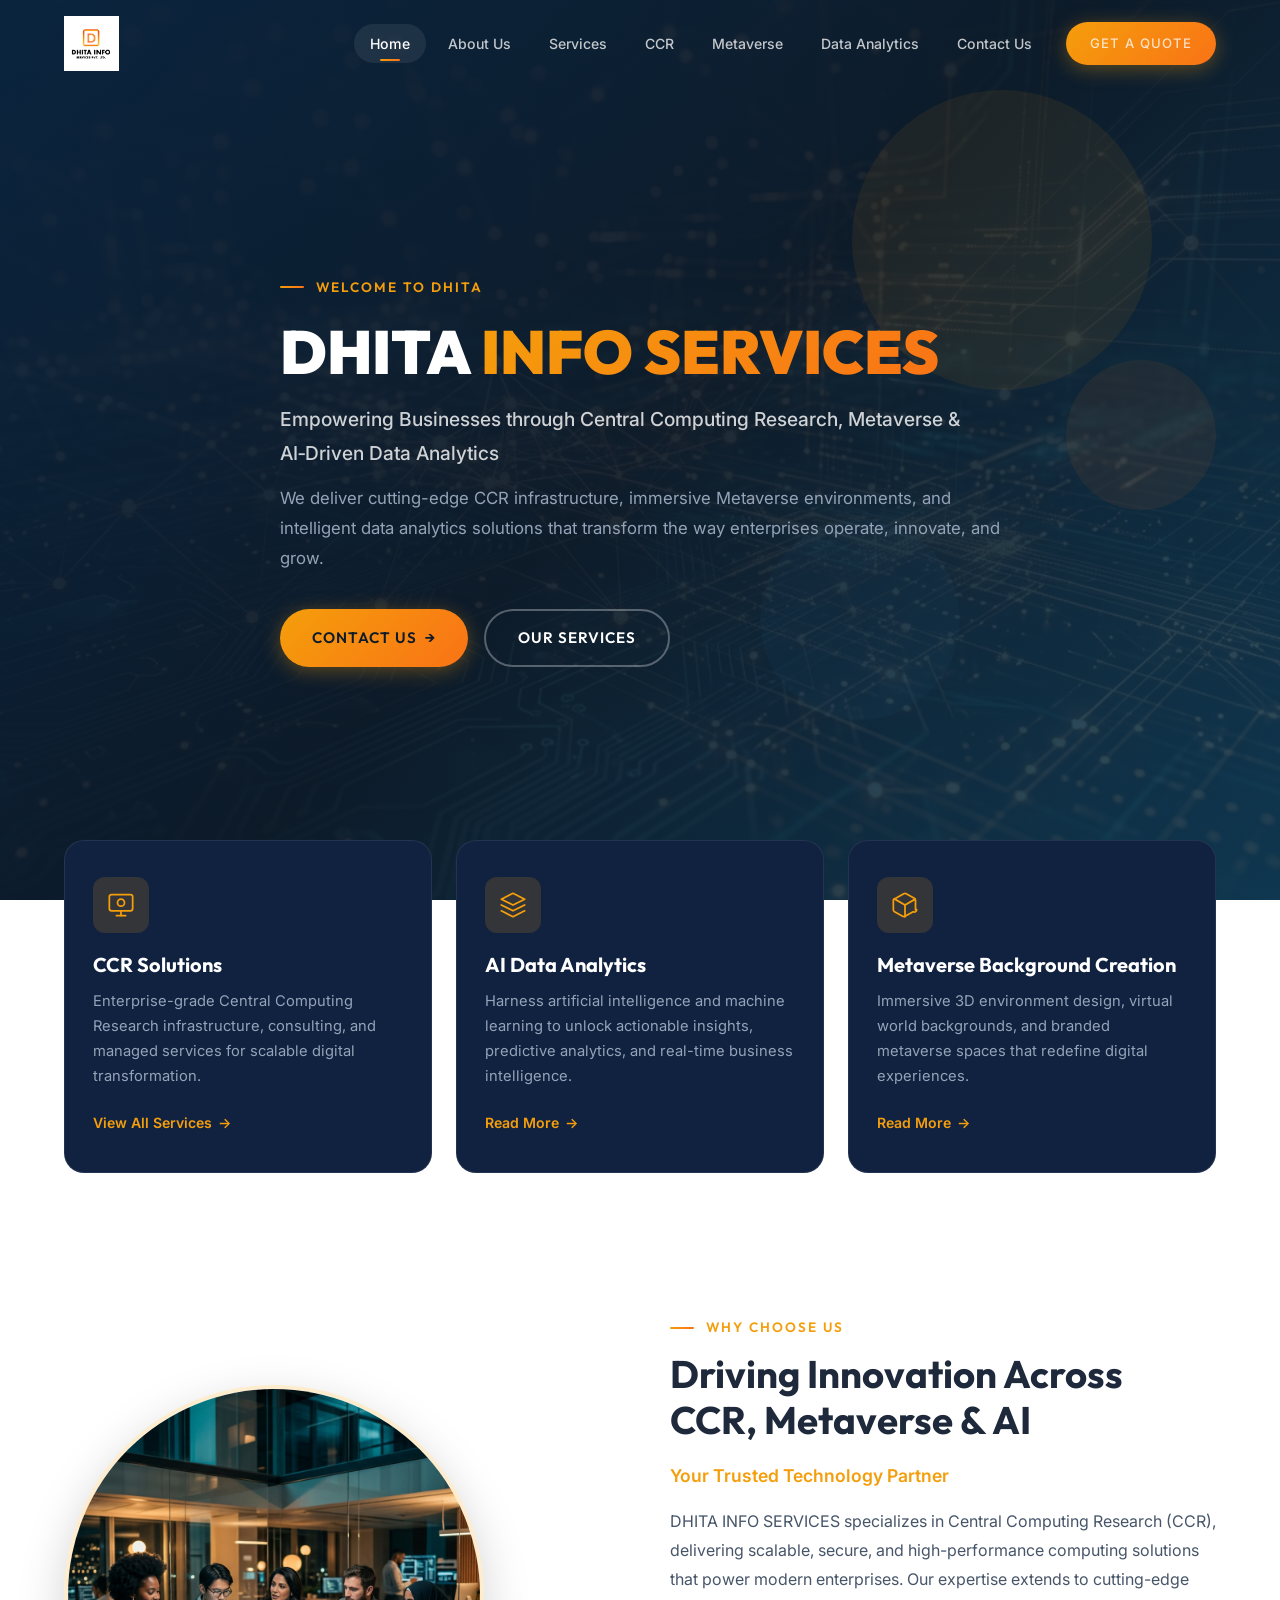
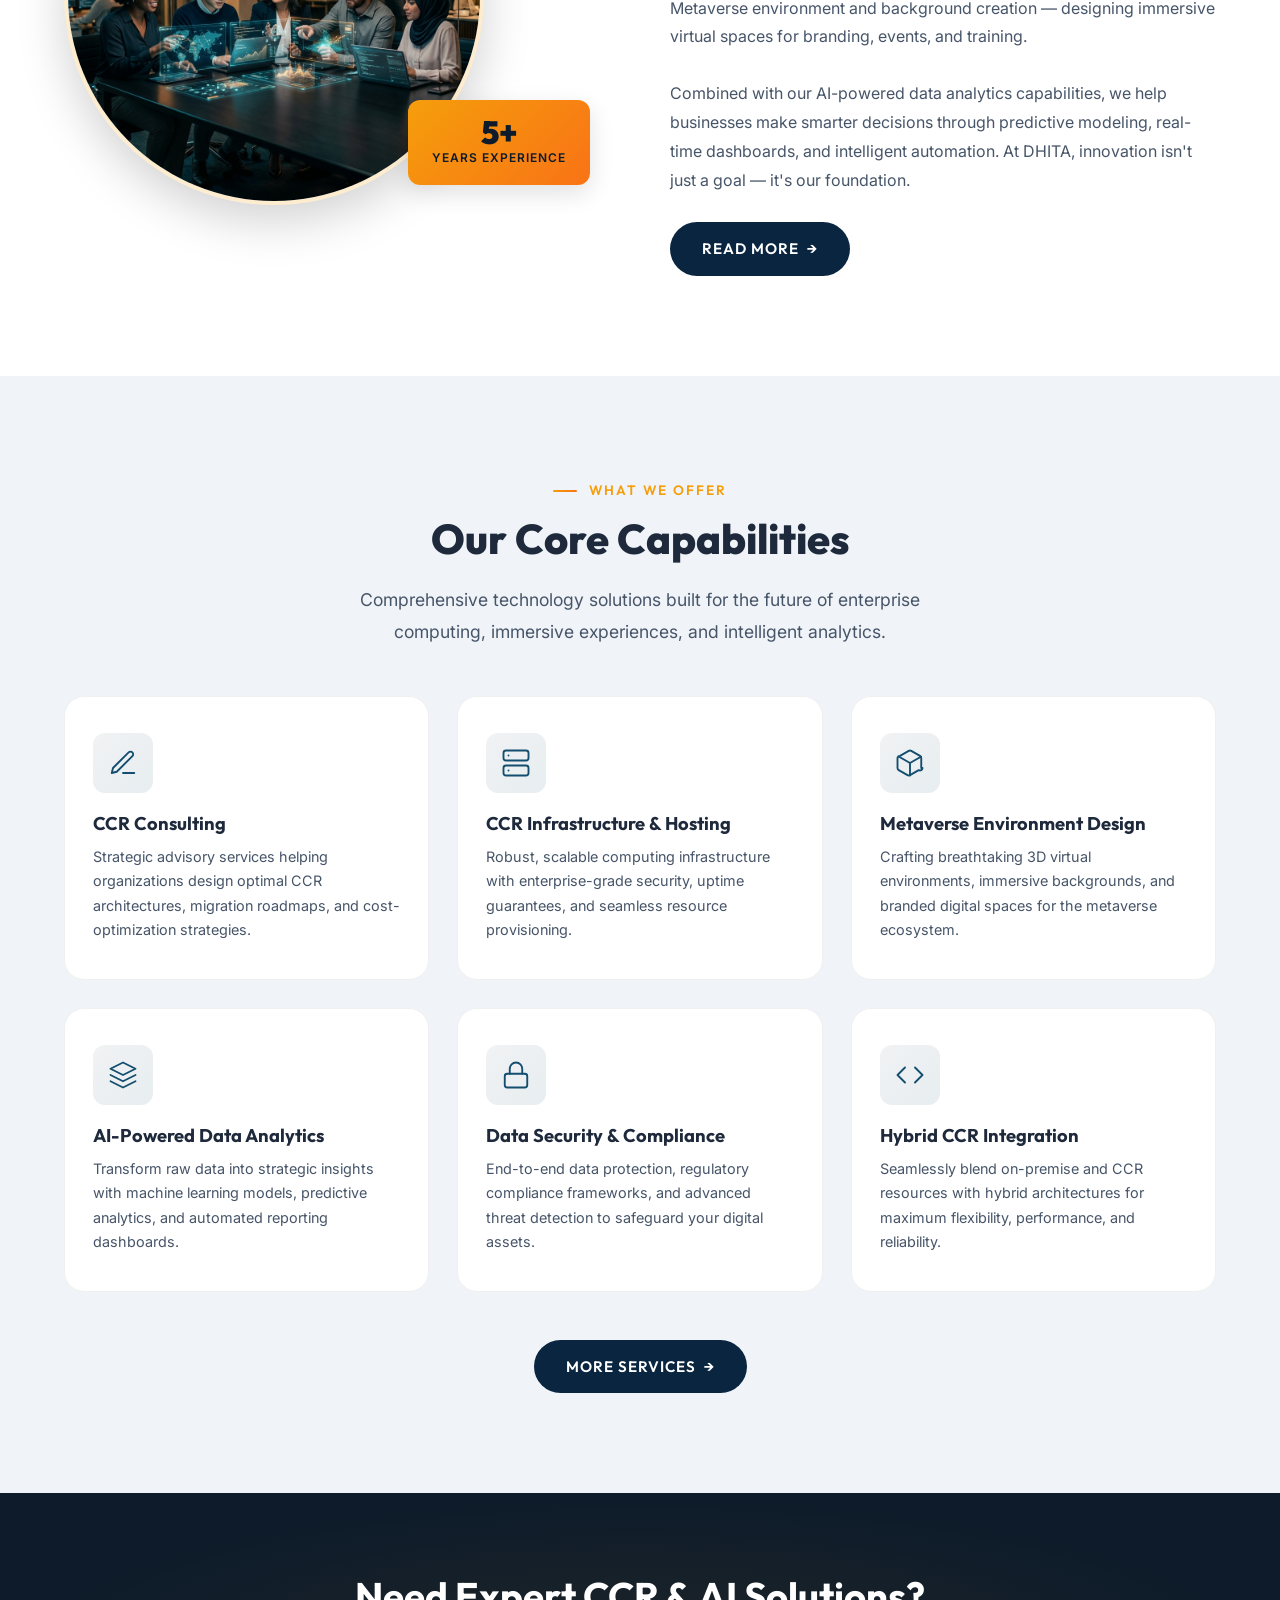
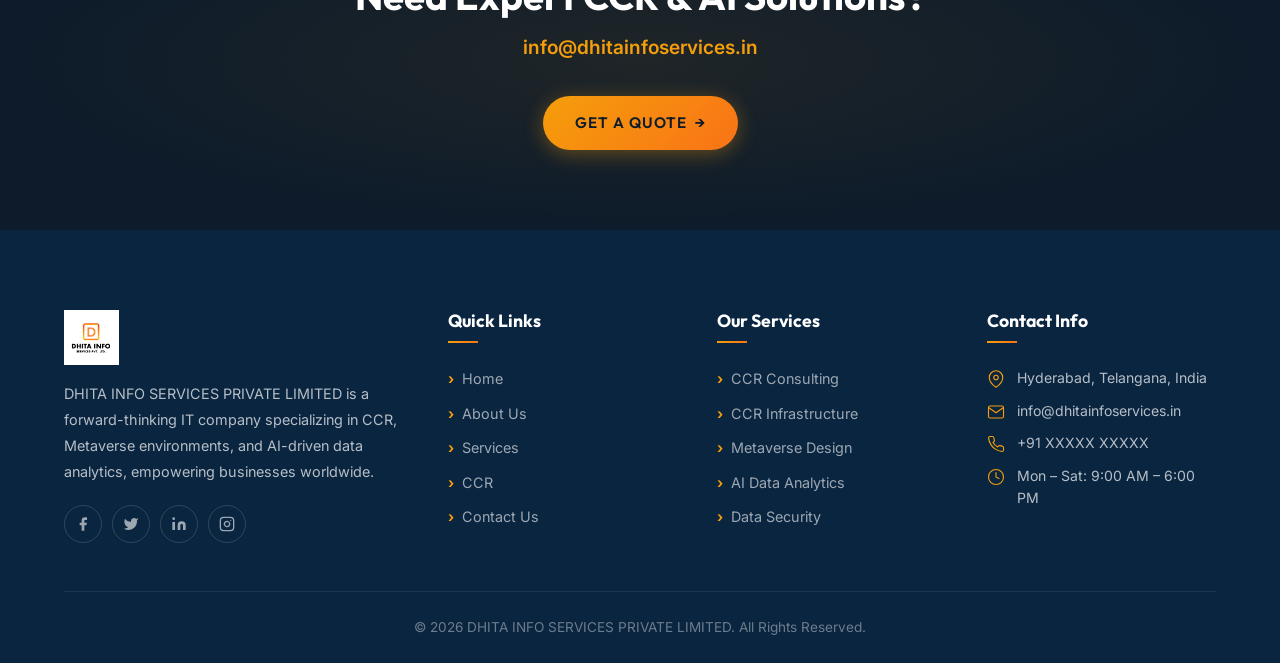
==== commit d0d892fd: "Second Commit" ====
--- a/index.html
+++ b/index.html
@@ -16,8 +16,7 @@
   <header class="header" id="header">
     <div class="container">
       <a href="index.html" class="logo">
-        <span class="logo-main">DHITA</span>
-        <span class="logo-tagline">Info Services</span>
+        <img src="assets/images/DHITA-LOGO.jpg" alt="DHITA INFO SERVICES Logo" class="logo-img">
       </a>
       <nav class="nav-menu" id="navMenu">
         <a href="index.html" class="active">Home</a>
@@ -199,8 +198,7 @@
         <!-- Col 1: About -->
         <div class="footer-col footer-about">
           <a href="index.html" class="logo">
-            <span class="logo-main">DHITA</span>
-            <span class="logo-tagline">Info Services</span>
+            <img src="assets/images/DHITA-LOGO.jpg" alt="DHITA INFO SERVICES Logo" class="logo-img">
           </a>
           <p>DHITA INFO SERVICES PRIVATE LIMITED is a forward-thinking IT company specializing in CCR, Metaverse environments, and AI-driven data analytics, empowering businesses worldwide.</p>
           <div class="footer-socials">
--- a/css/style.css
+++ b/css/style.css
@@ -274,29 +274,13 @@
 
 .logo {
   display: flex;
-  flex-direction: column;
-  line-height: 1;
-}
-
-.logo-main {
-  font-family: var(--font-heading);
-  font-weight: 900;
-  font-size: 1.8rem;
-  color: var(--text-white);
-  letter-spacing: 3px;
-  background: var(--accent-gradient);
-  -webkit-background-clip: text;
-  -webkit-text-fill-color: transparent;
-  background-clip: text;
-}
-
-.logo-tagline {
-  font-size: 0.55rem;
-  font-weight: 600;
-  letter-spacing: 4px;
-  text-transform: uppercase;
-  color: var(--text-muted);
-  margin-top: 2px;
+  align-items: center;
+}
+
+.logo-img {
+  height: 55px;
+  width: auto;
+  object-fit: contain;
 }
 
 .nav-menu {
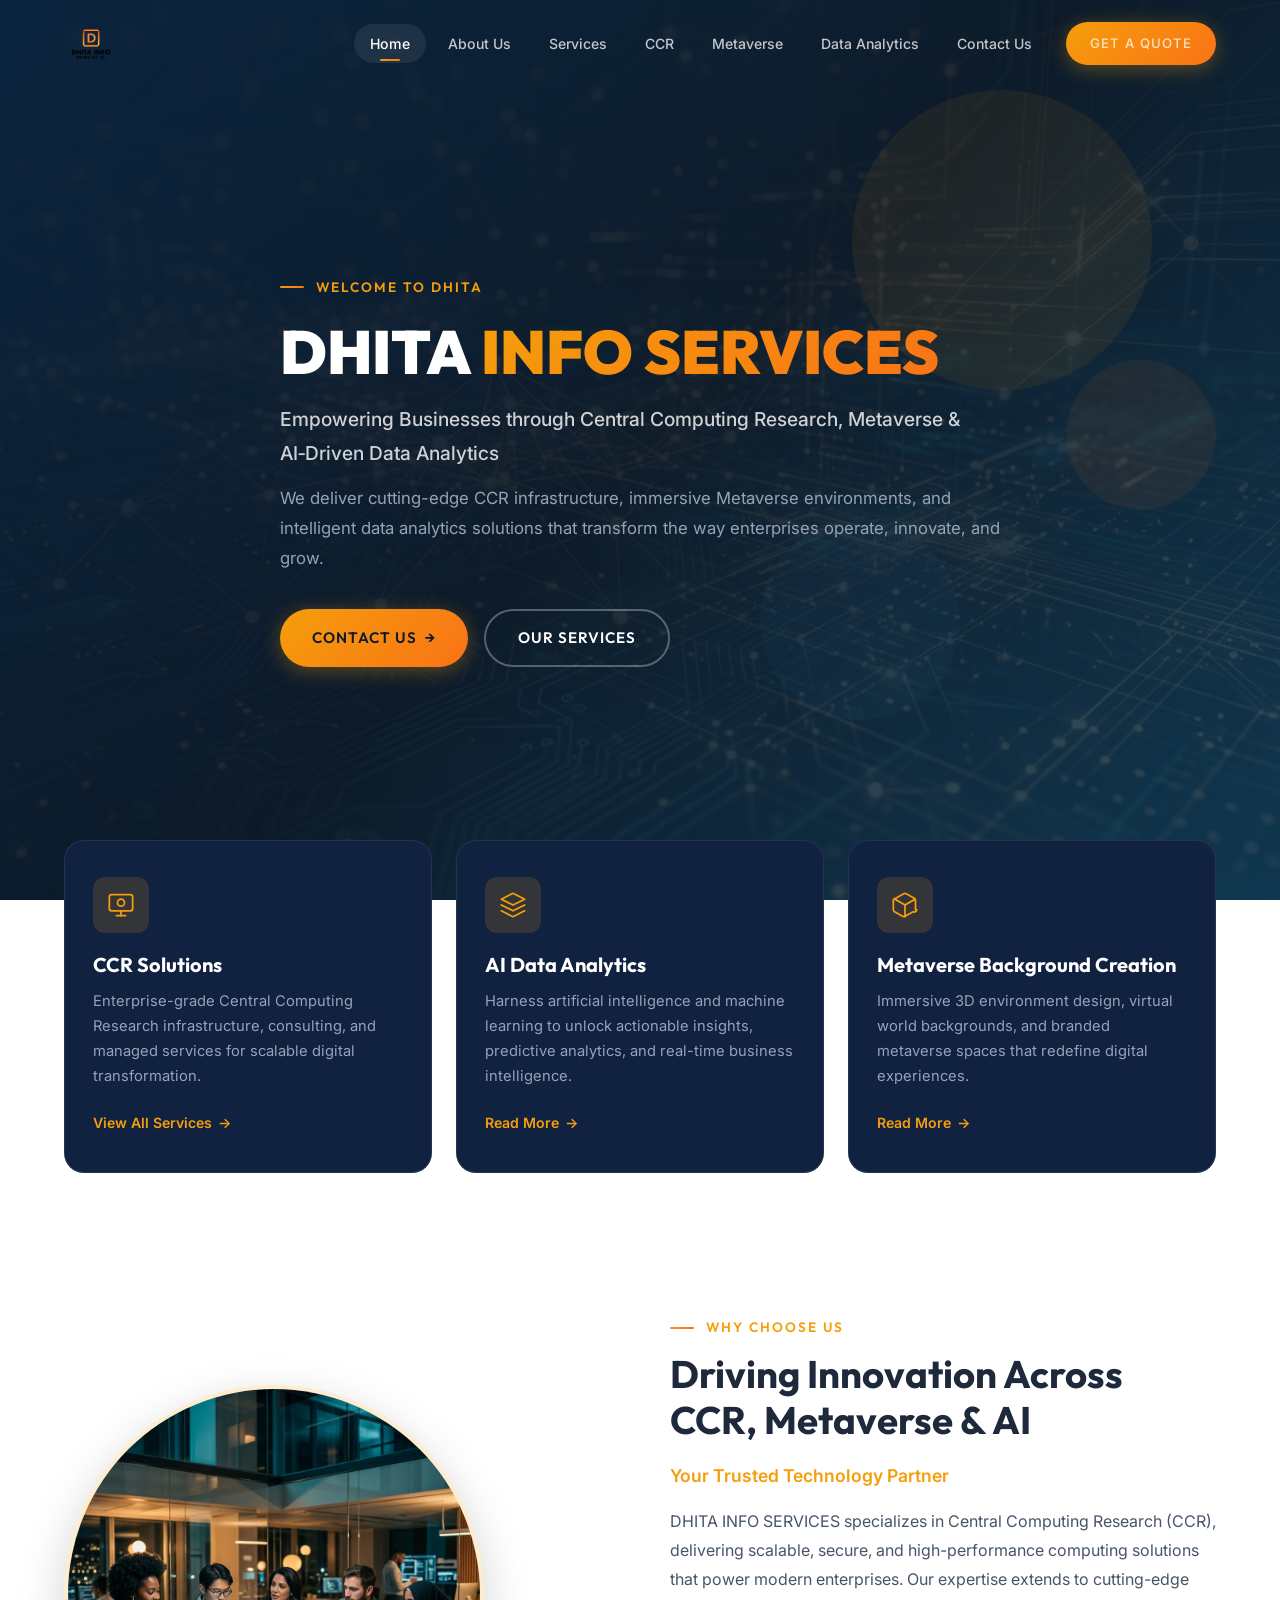
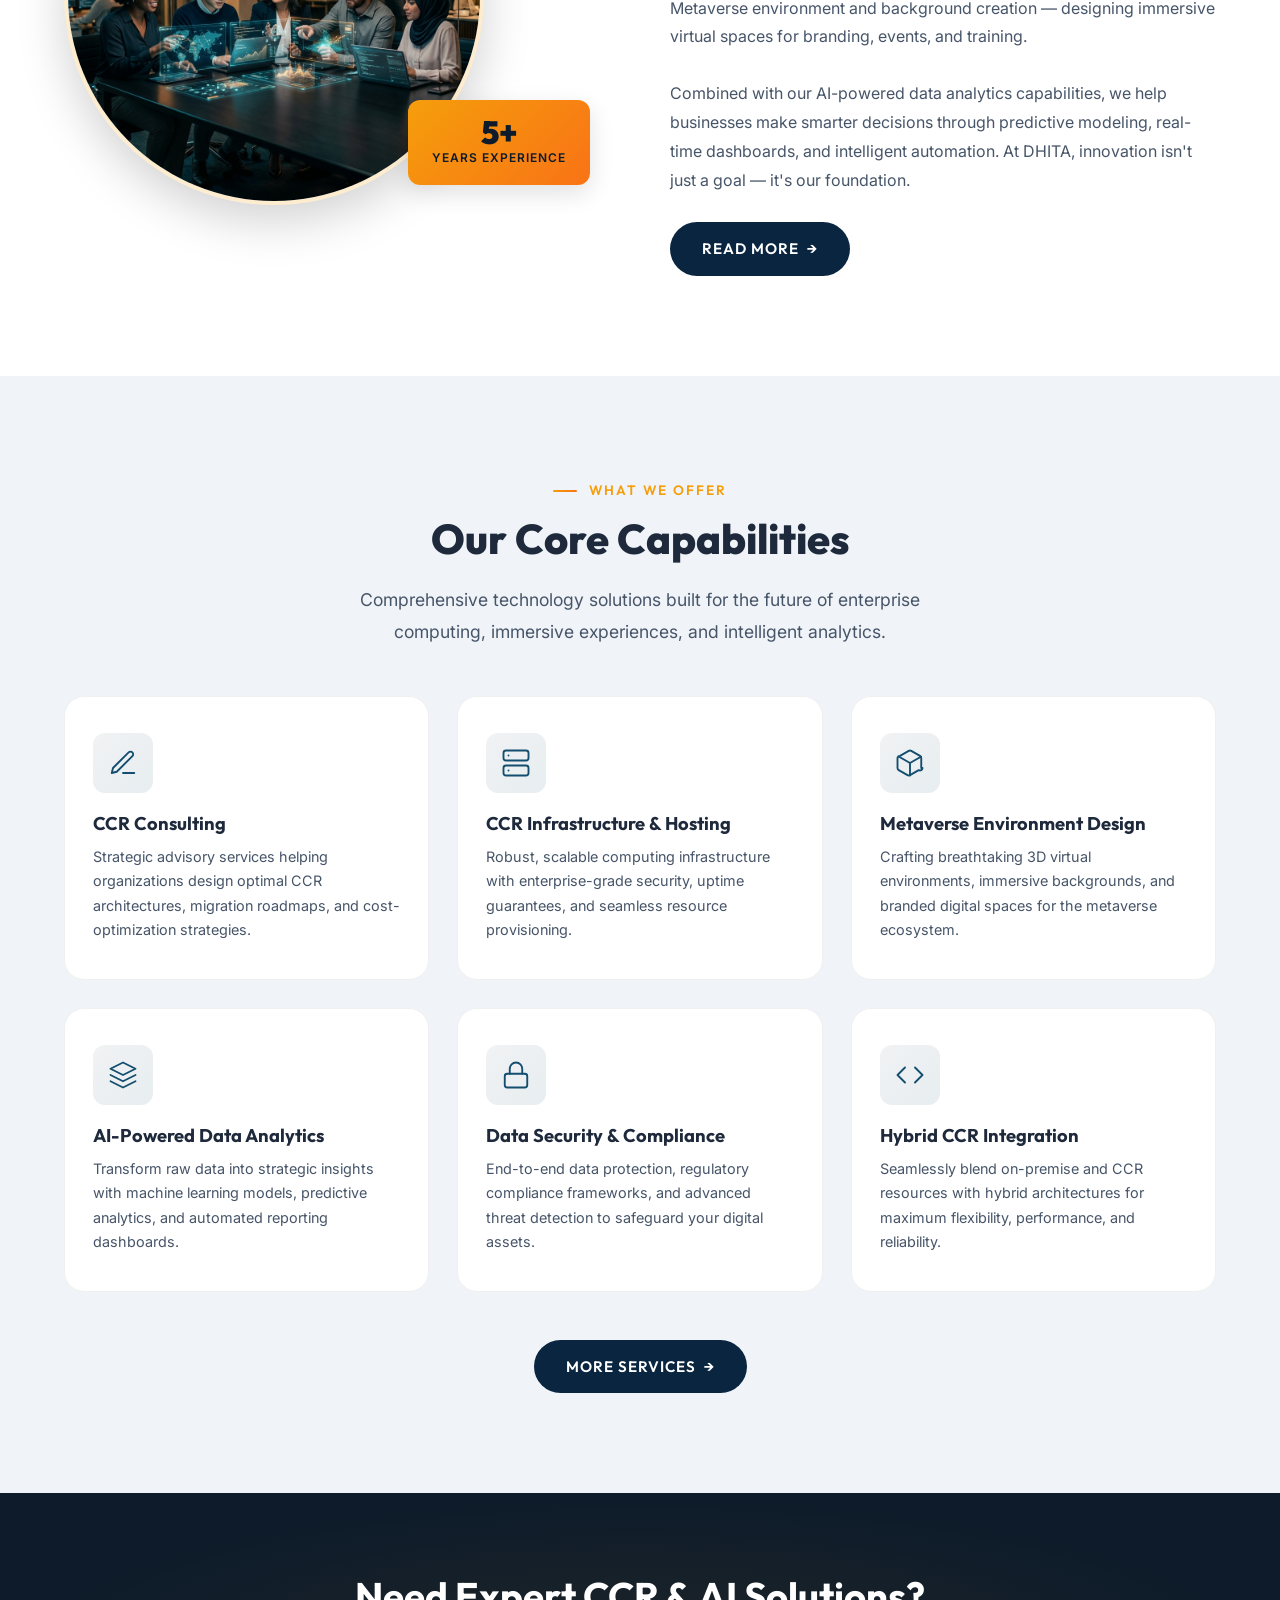
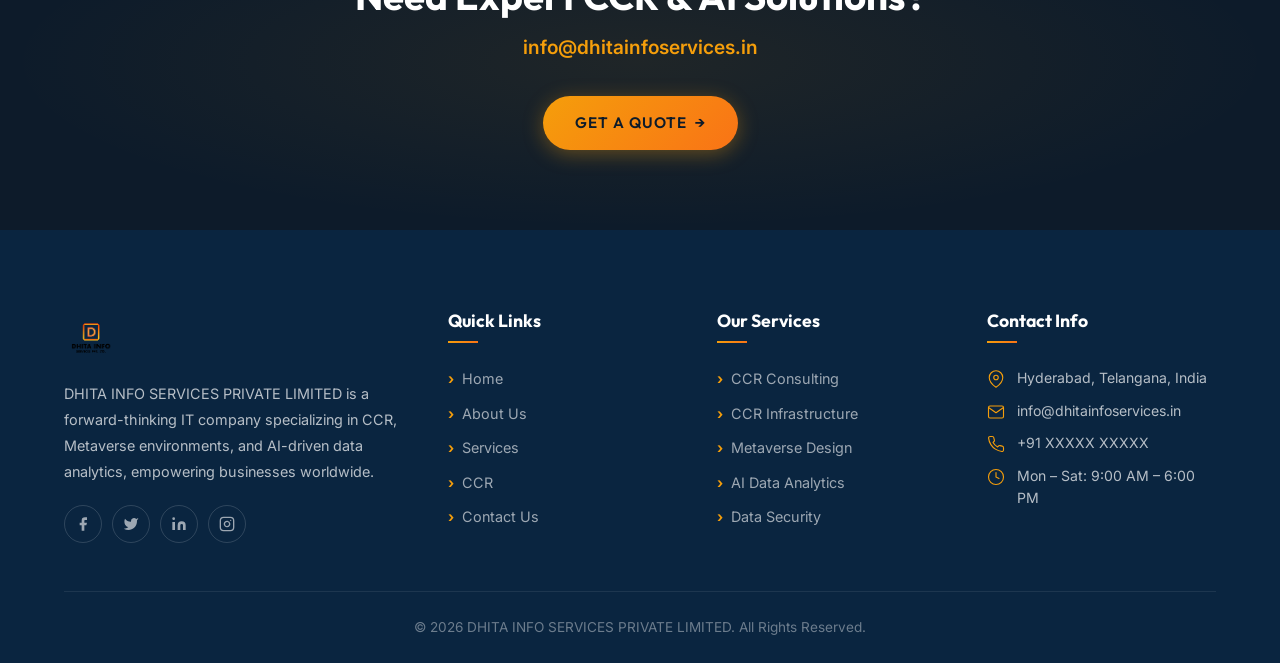
==== commit 56f3db8c: "Second Commit2" ====
--- a/index.html
+++ b/index.html
@@ -16,7 +16,7 @@
   <header class="header" id="header">
     <div class="container">
       <a href="index.html" class="logo">
-        <img src="assets/images/DHITA-LOGO.jpg" alt="DHITA INFO SERVICES Logo" class="logo-img">
+        <img src="assets/images/Dhitalogo.png" alt="DHITA INFO SERVICES Logo" class="logo-img">
       </a>
       <nav class="nav-menu" id="navMenu">
         <a href="index.html" class="active">Home</a>
@@ -198,7 +198,7 @@
         <!-- Col 1: About -->
         <div class="footer-col footer-about">
           <a href="index.html" class="logo">
-            <img src="assets/images/DHITA-LOGO.jpg" alt="DHITA INFO SERVICES Logo" class="logo-img">
+            <img src="assets/images/Dhitalogo.png" alt="DHITA INFO SERVICES Logo" class="logo-img">
           </a>
           <p>DHITA INFO SERVICES PRIVATE LIMITED is a forward-thinking IT company specializing in CCR, Metaverse environments, and AI-driven data analytics, empowering businesses worldwide.</p>
           <div class="footer-socials">
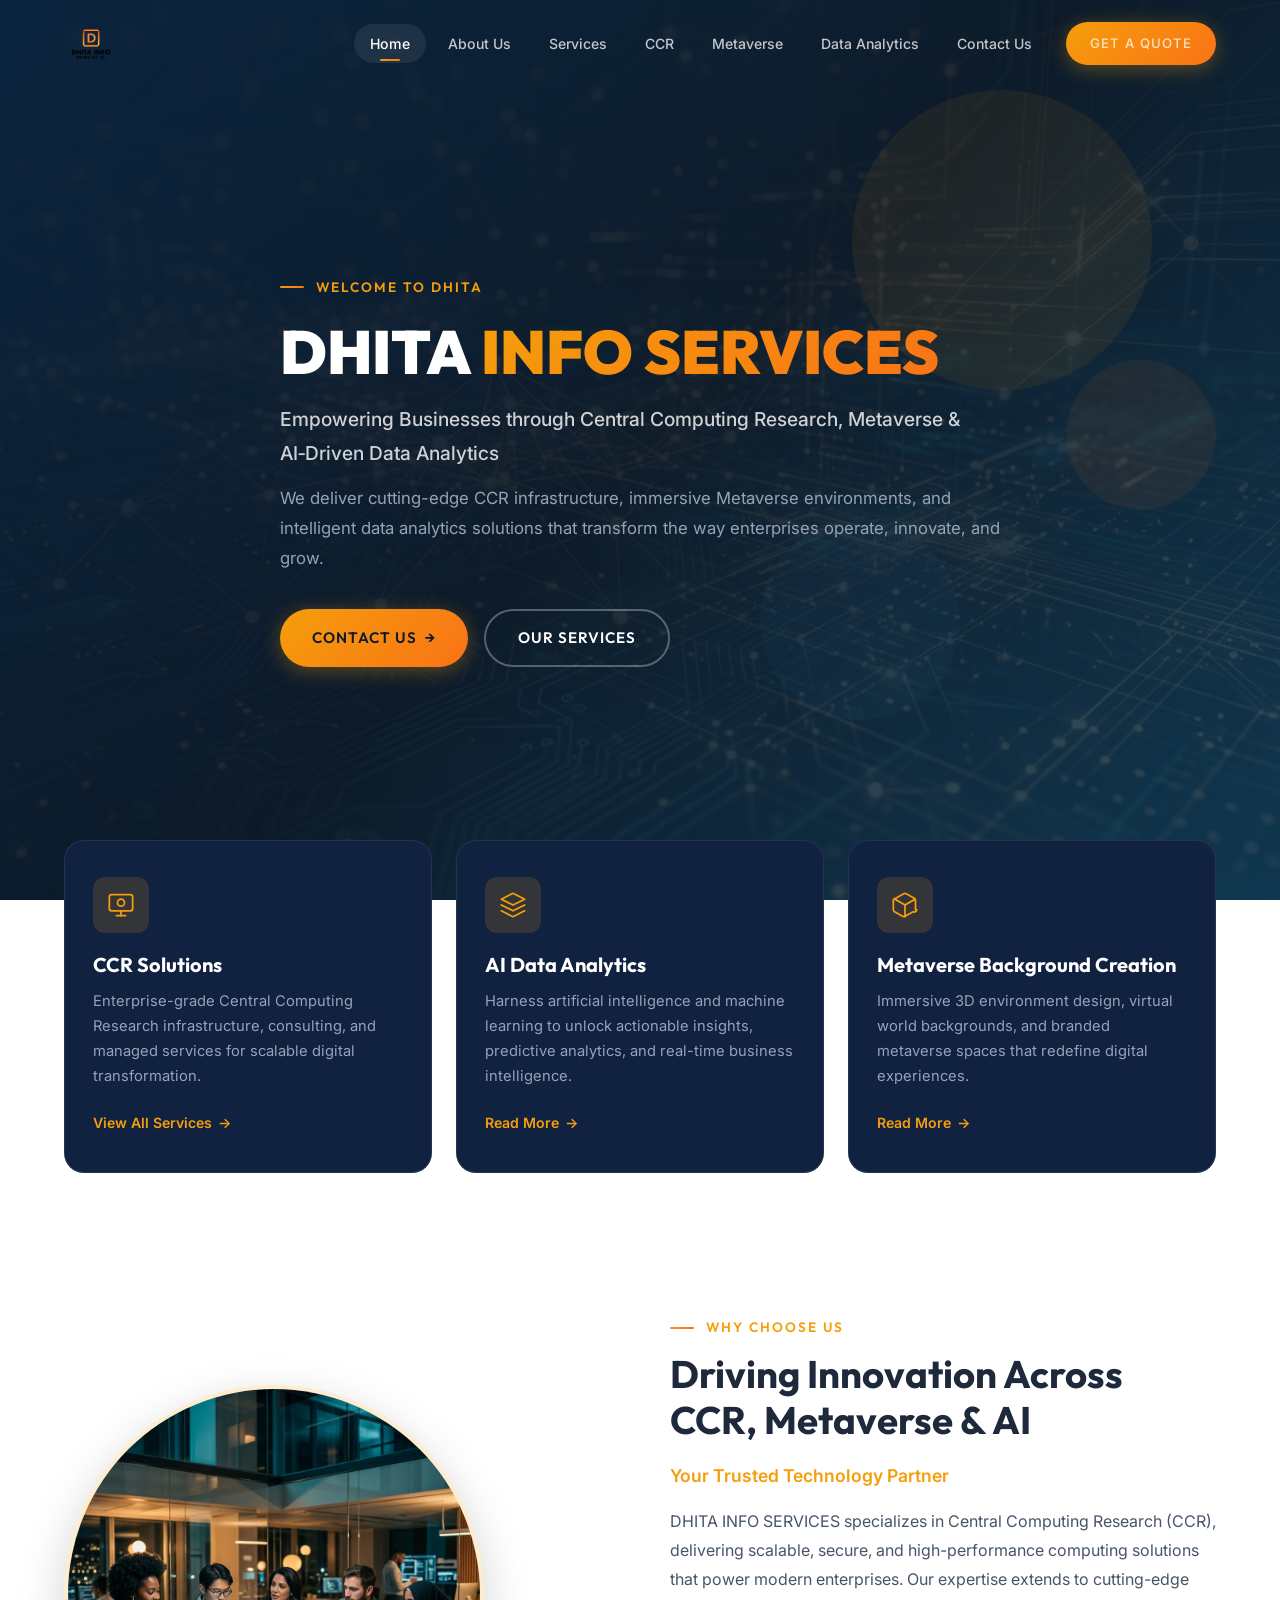
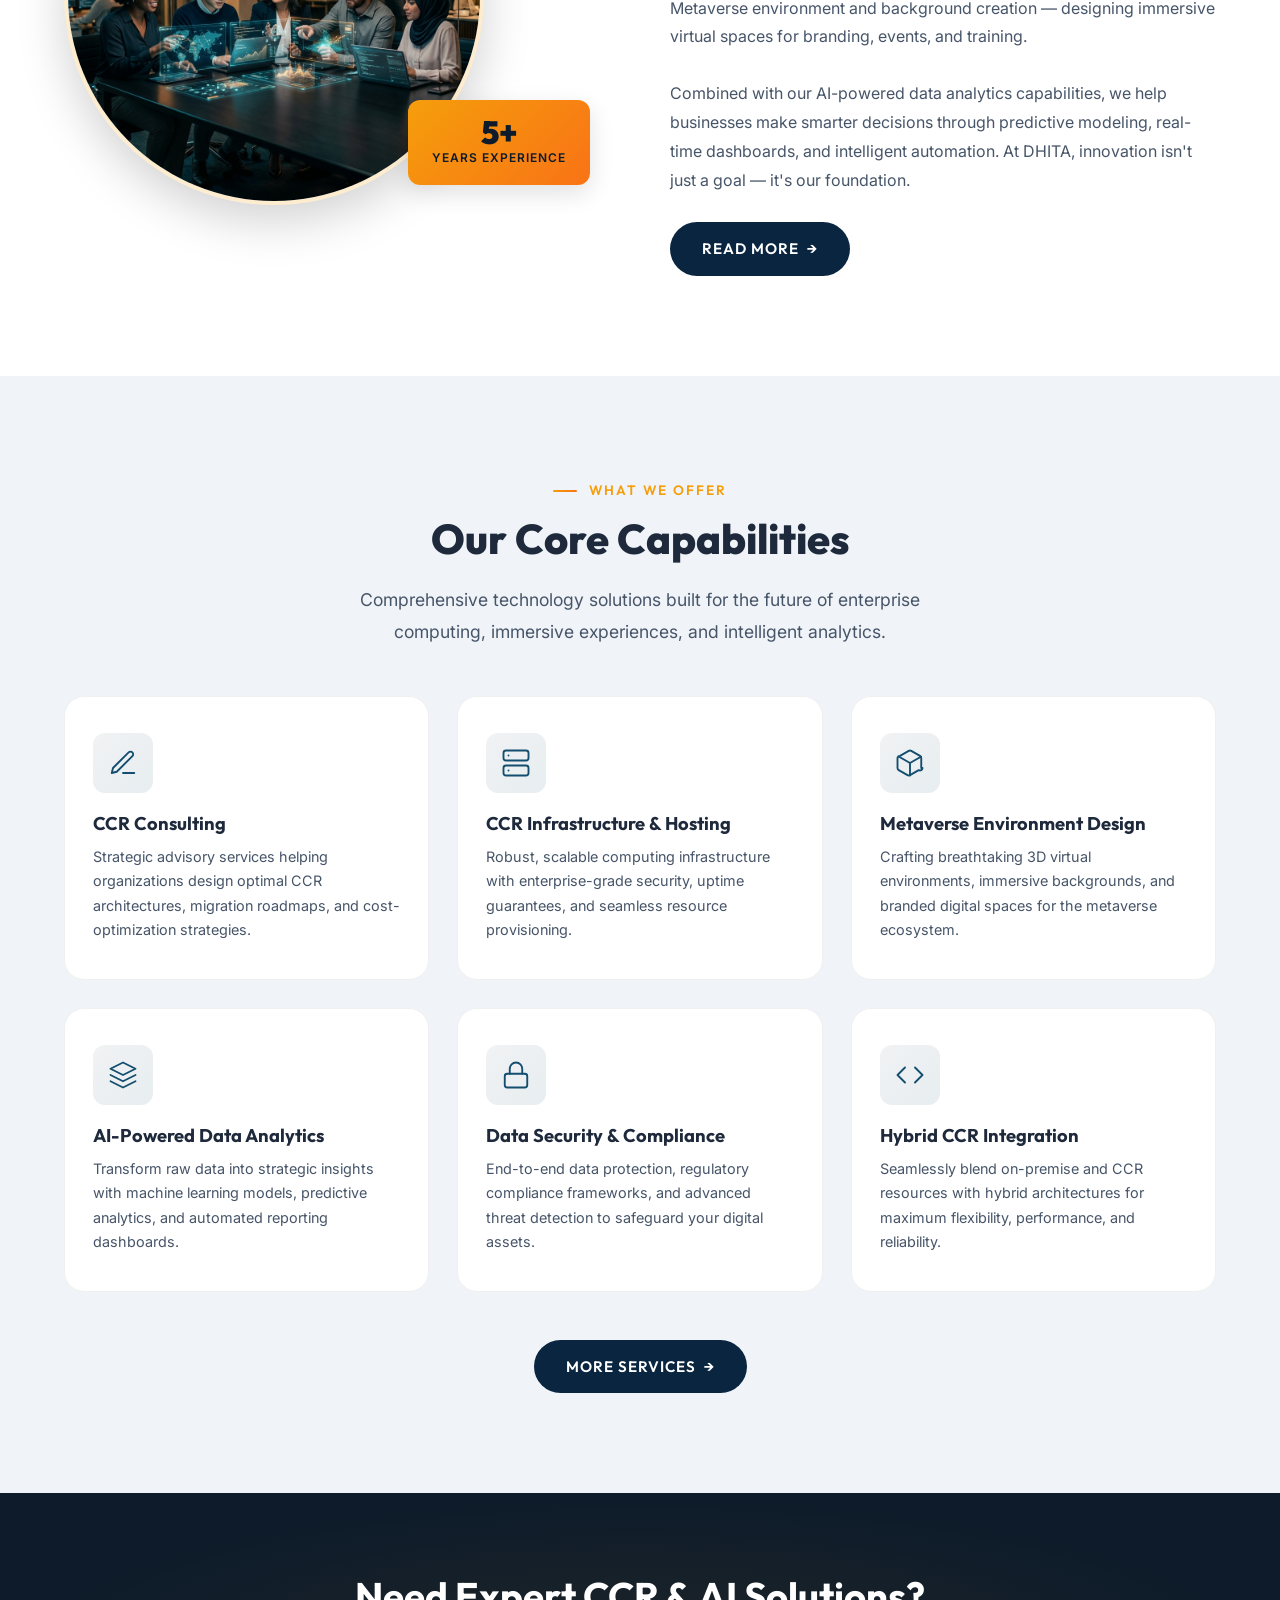
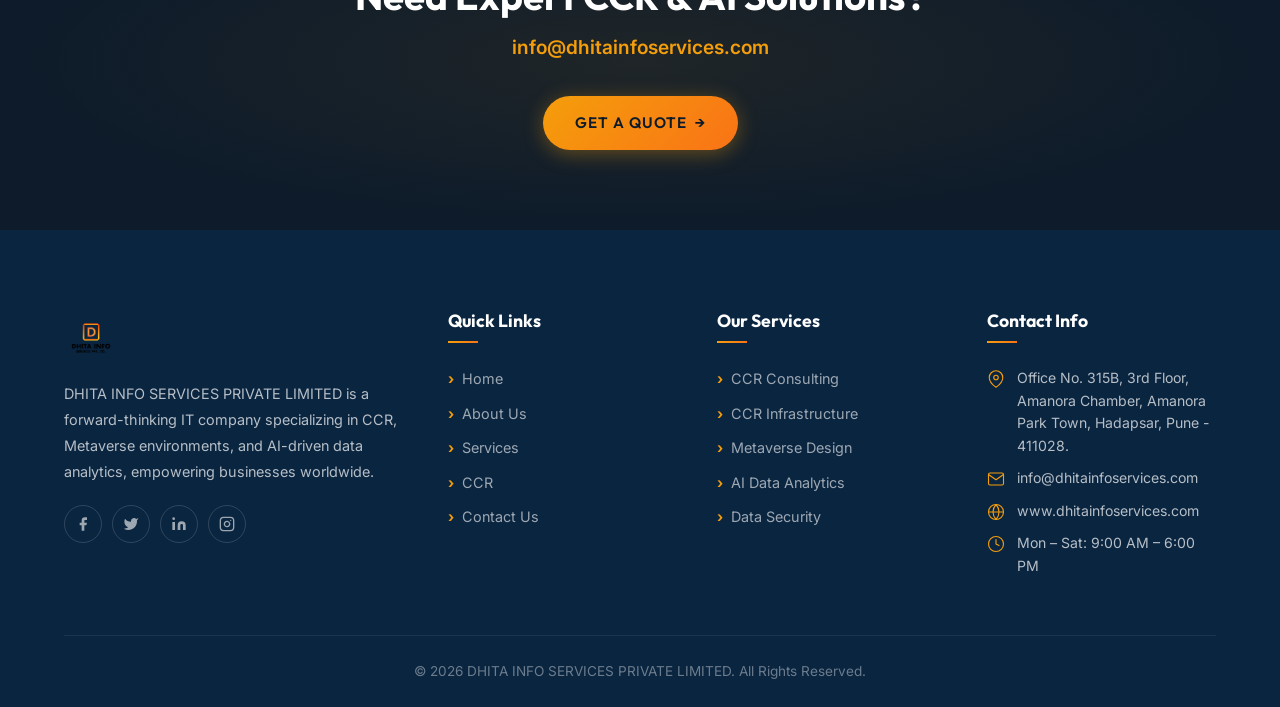
==== commit 91de52c0: "Second Commit3" ====
--- a/index.html
+++ b/index.html
@@ -186,7 +186,7 @@
   <section class="cta-banner">
     <div class="container">
       <h2 class="animate-on-scroll">Need Expert CCR & AI Solutions?</h2>
-      <span class="cta-email animate-on-scroll delay-1">info@dhitainfoservices.in</span>
+      <span class="cta-email animate-on-scroll delay-1">info@dhitainfoservices.com</span>
       <a href="contact.html" class="btn btn-primary animate-on-scroll delay-2">Get a Quote <span class="arrow">→</span></a>
     </div>
   </section>
@@ -244,15 +244,15 @@
           <ul class="footer-contact">
             <li>
               <svg viewBox="0 0 24 24" fill="none" stroke-width="1.5" stroke-linecap="round" stroke-linejoin="round"><path d="M21 10c0 7-9 13-9 13s-9-6-9-13a9 9 0 0118 0z"/><circle cx="12" cy="10" r="3"/></svg>
-              <span>Hyderabad, Telangana, India</span>
+              <span>Office No. 315B, 3rd Floor, Amanora Chamber, Amanora Park Town, Hadapsar, Pune - 411028.</span>
             </li>
             <li>
               <svg viewBox="0 0 24 24" fill="none" stroke-width="1.5" stroke-linecap="round" stroke-linejoin="round"><path d="M4 4h16c1.1 0 2 .9 2 2v12c0 1.1-.9 2-2 2H4c-1.1 0-2-.9-2-2V6c0-1.1.9-2 2-2z"/><polyline points="22,6 12,13 2,6"/></svg>
-              <span>info@dhitainfoservices.in</span>
-            </li>
-            <li>
-              <svg viewBox="0 0 24 24" fill="none" stroke-width="1.5" stroke-linecap="round" stroke-linejoin="round"><path d="M22 16.92v3a2 2 0 01-2.18 2 19.79 19.79 0 01-8.63-3.07 19.5 19.5 0 01-6-6 19.79 19.79 0 01-3.07-8.67A2 2 0 014.11 2h3a2 2 0 012 1.72c.127.96.361 1.903.7 2.81a2 2 0 01-.45 2.11L8.09 9.91a16 16 0 006 6l1.27-1.27a2 2 0 012.11-.45c.907.339 1.85.573 2.81.7A2 2 0 0122 16.92z"/></svg>
-              <span>+91 XXXXX XXXXX</span>
+              <span>info@dhitainfoservices.com</span>
+            </li>
+            <li>
+              <svg viewBox="0 0 24 24" fill="none" stroke-width="1.5" stroke-linecap="round" stroke-linejoin="round"><circle cx="12" cy="12" r="10"/><line x1="2" y1="12" x2="22" y2="12"/><path d="M12 2a15.3 15.3 0 0 1 4 10 15.3 15.3 0 0 1-4 10 15.3 15.3 0 0 1-4-10 15.3 15.3 0 0 1 4-10z"/></svg>
+              <span>www.dhitainfoservices.com</span>
             </li>
             <li>
               <svg viewBox="0 0 24 24" fill="none" stroke-width="1.5" stroke-linecap="round" stroke-linejoin="round"><circle cx="12" cy="12" r="10"/><polyline points="12 6 12 12 16 14"/></svg>
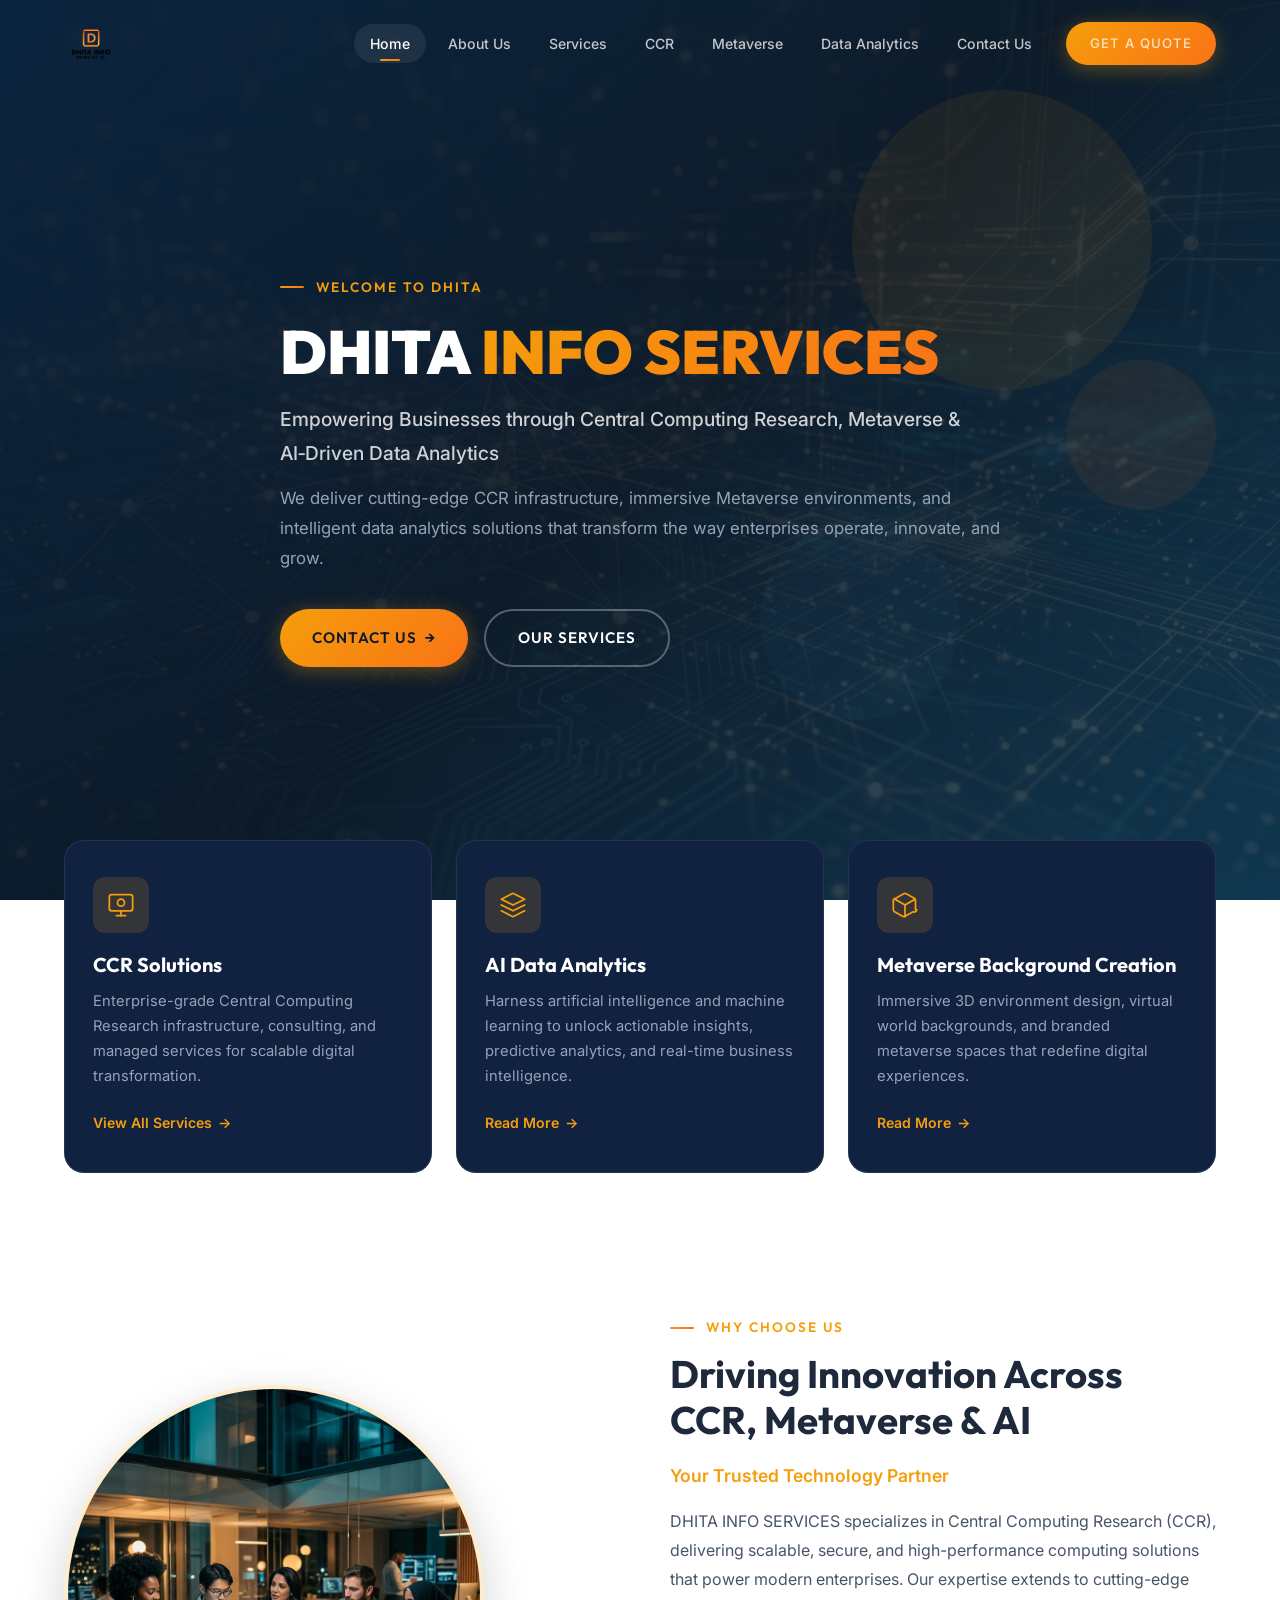
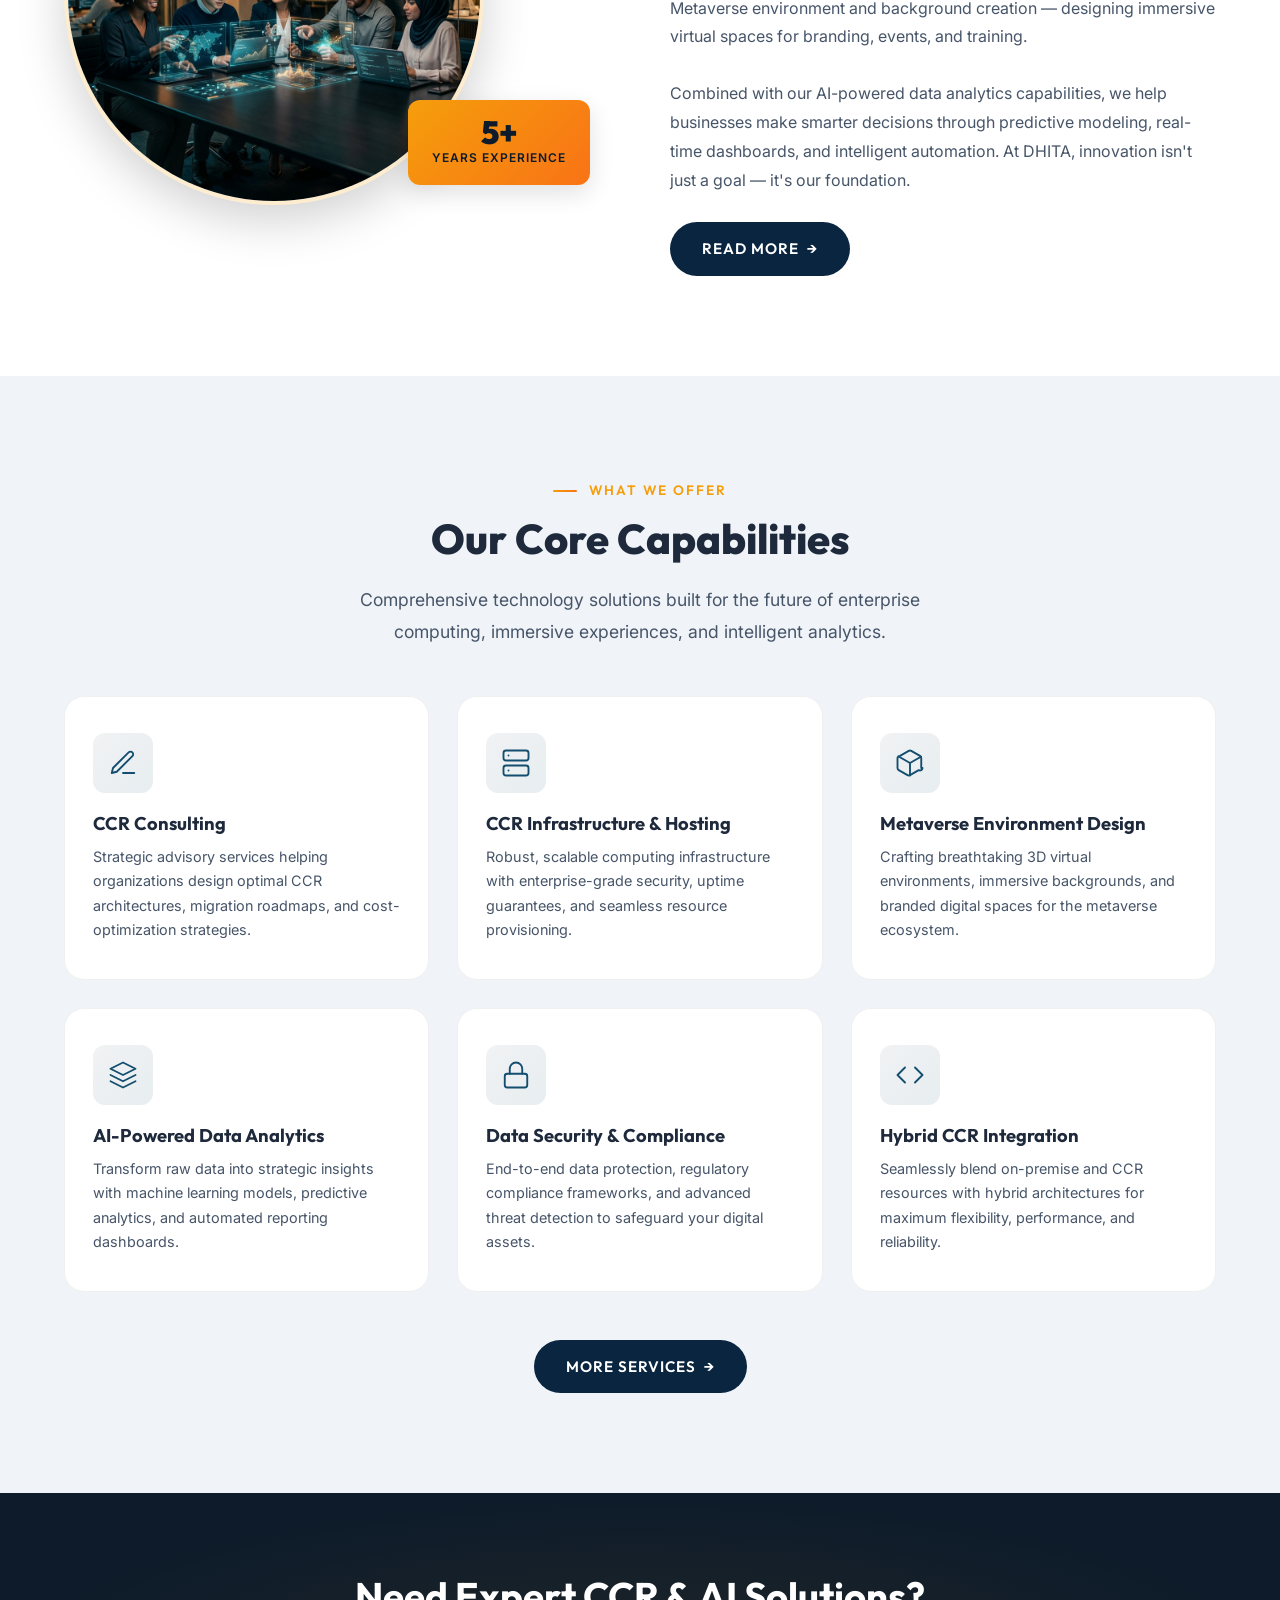
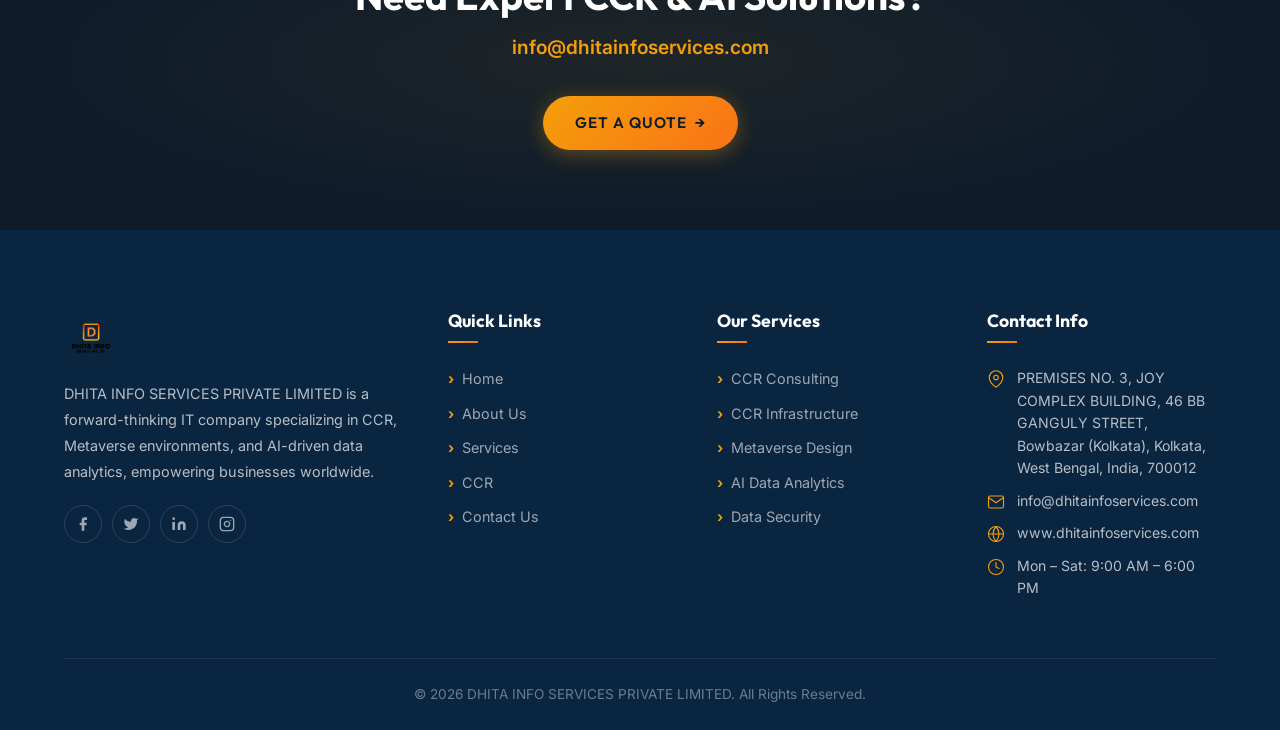
==== commit d9b0c689: "Address update" ====
--- a/index.html
+++ b/index.html
@@ -244,7 +244,7 @@
           <ul class="footer-contact">
             <li>
               <svg viewBox="0 0 24 24" fill="none" stroke-width="1.5" stroke-linecap="round" stroke-linejoin="round"><path d="M21 10c0 7-9 13-9 13s-9-6-9-13a9 9 0 0118 0z"/><circle cx="12" cy="10" r="3"/></svg>
-              <span>Office No. 315B, 3rd Floor, Amanora Chamber, Amanora Park Town, Hadapsar, Pune - 411028.</span>
+              <span>PREMISES NO. 3, JOY COMPLEX BUILDING, 46 BB GANGULY STREET, Bowbazar (Kolkata), Kolkata, West Bengal, India, 700012</span>
             </li>
             <li>
               <svg viewBox="0 0 24 24" fill="none" stroke-width="1.5" stroke-linecap="round" stroke-linejoin="round"><path d="M4 4h16c1.1 0 2 .9 2 2v12c0 1.1-.9 2-2 2H4c-1.1 0-2-.9-2-2V6c0-1.1.9-2 2-2z"/><polyline points="22,6 12,13 2,6"/></svg>
